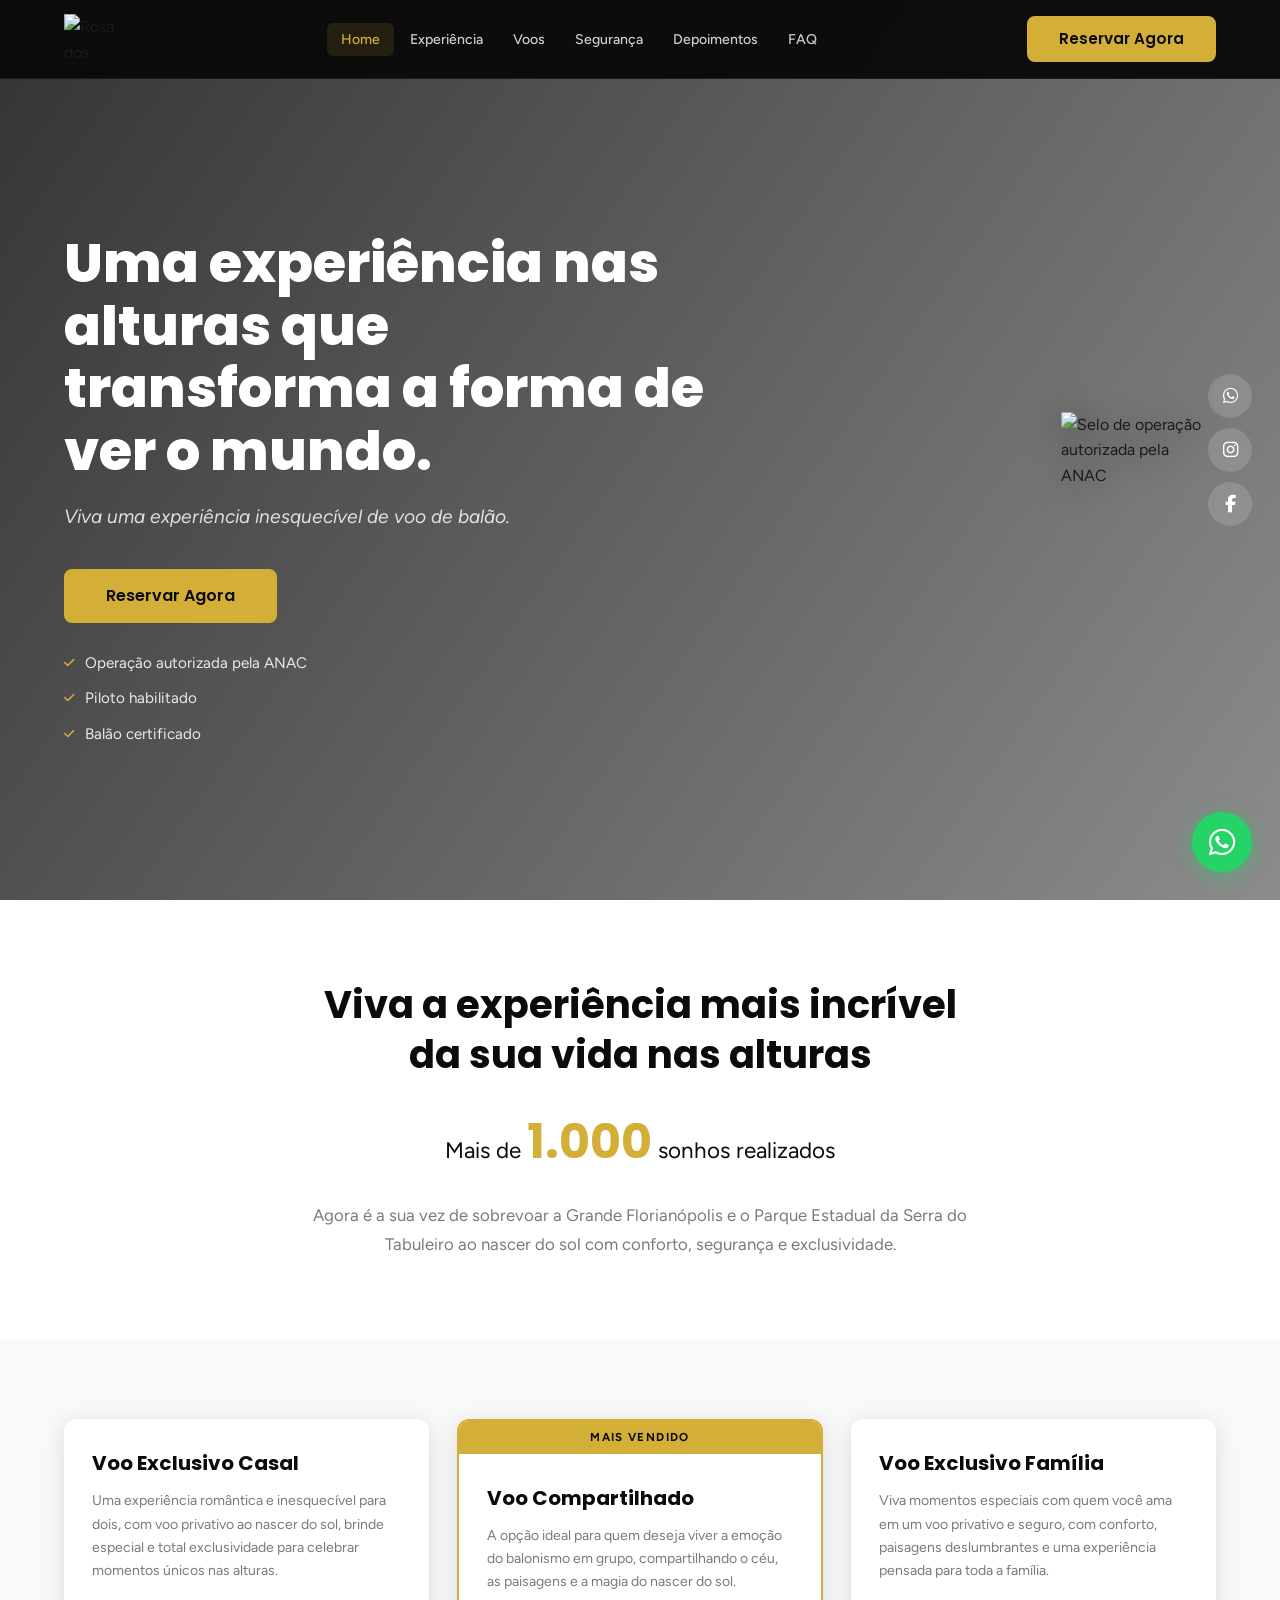
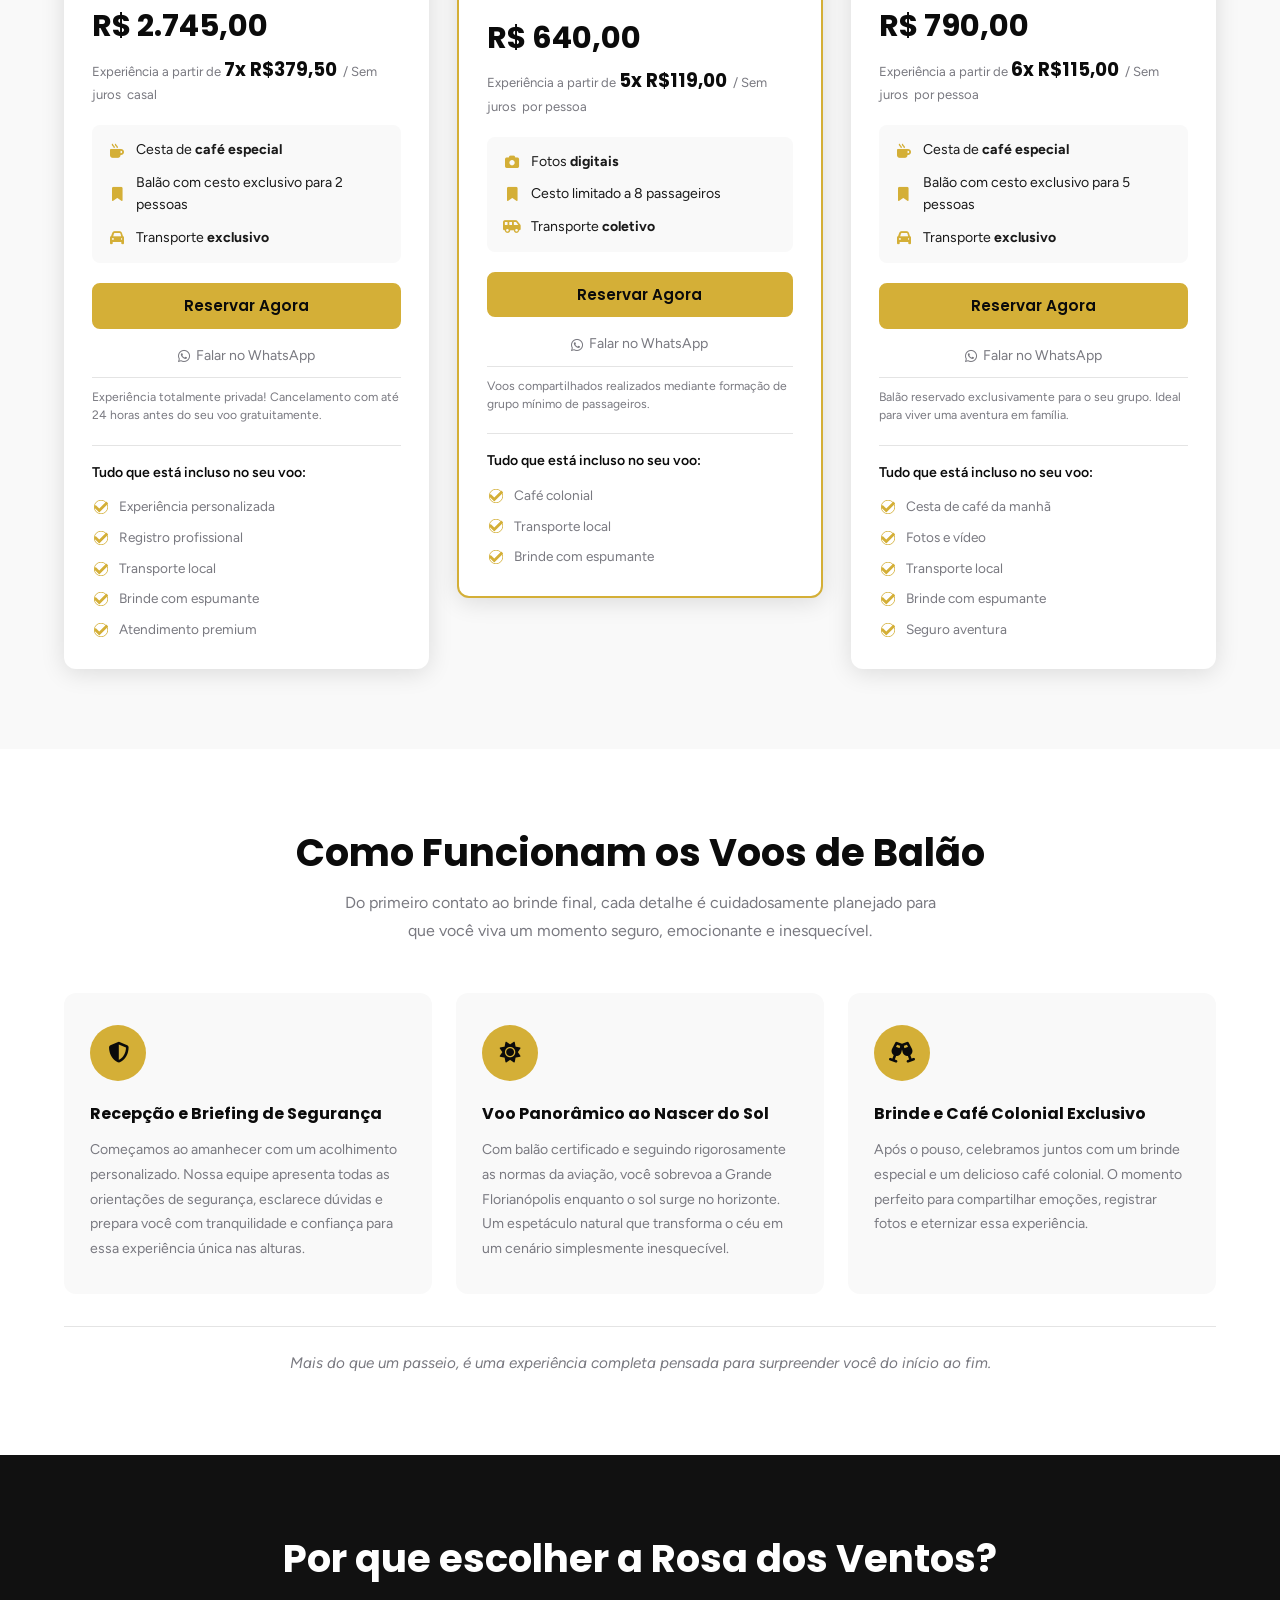
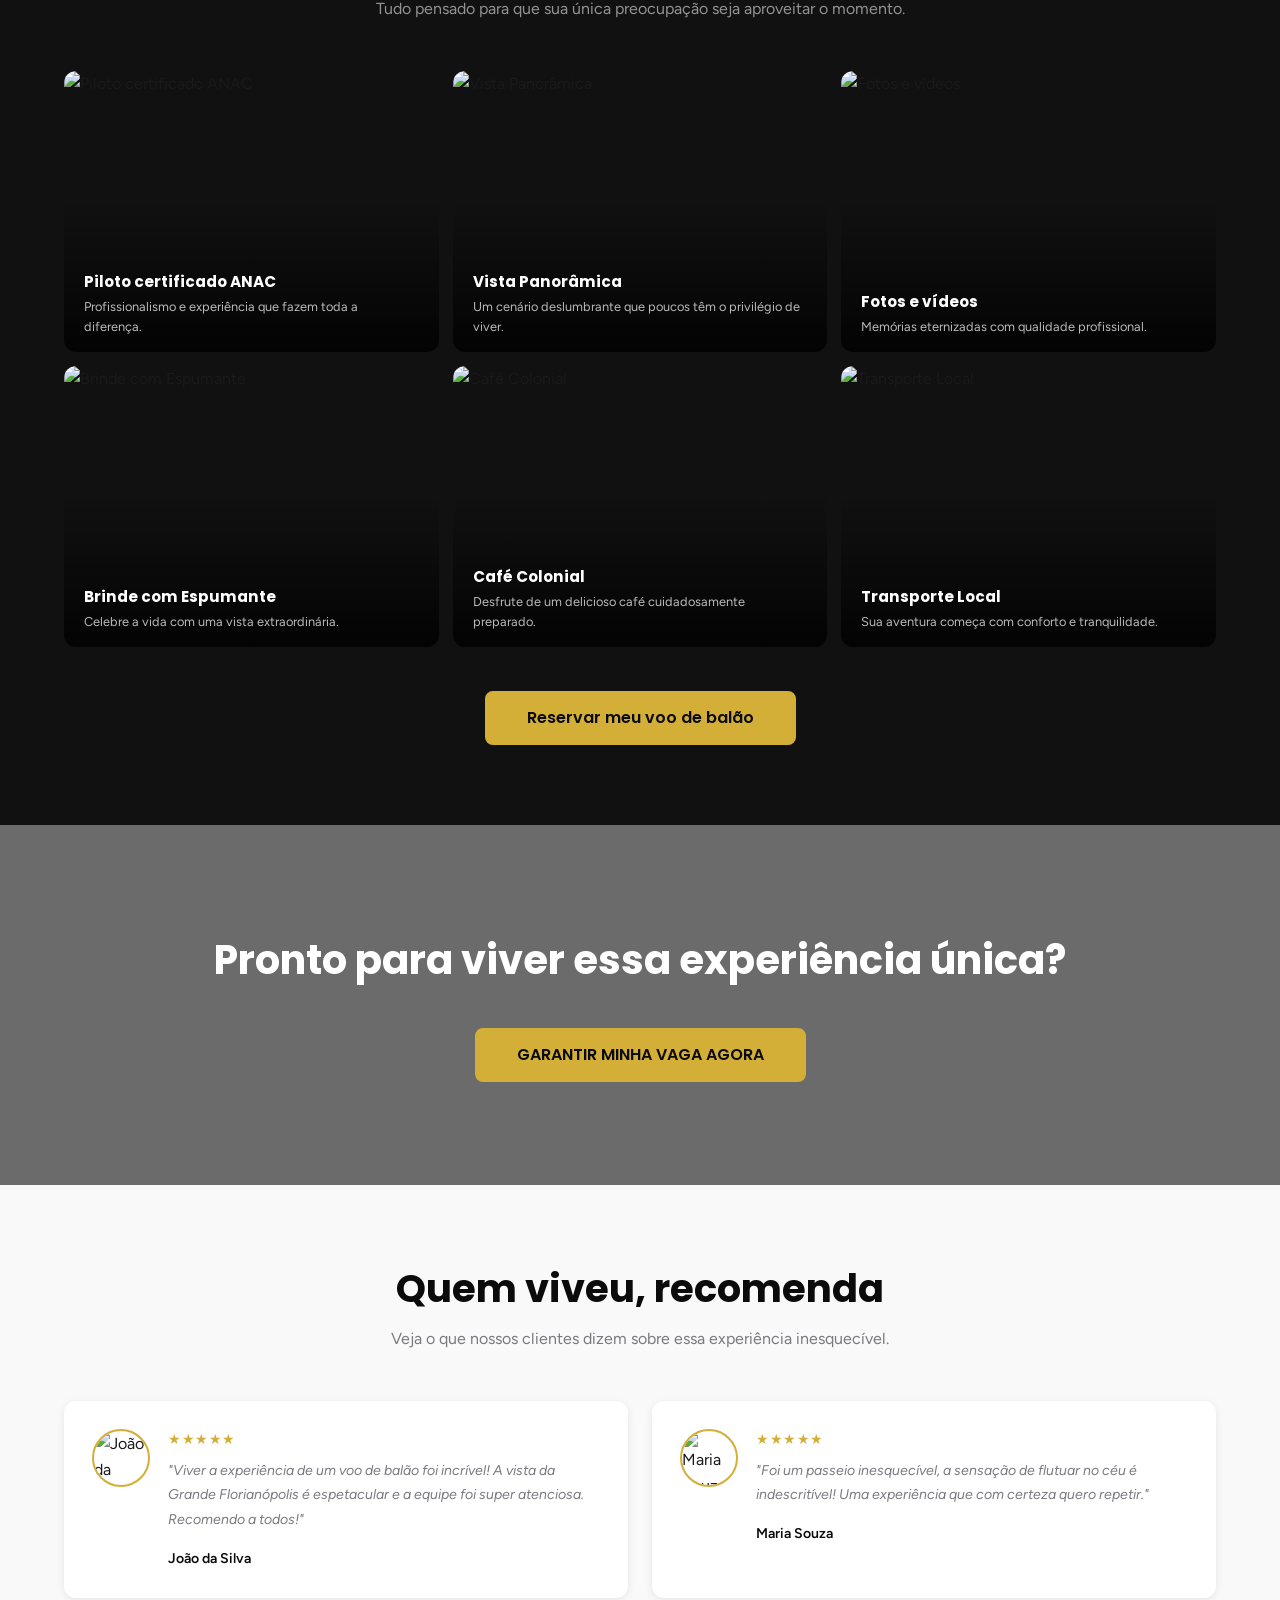
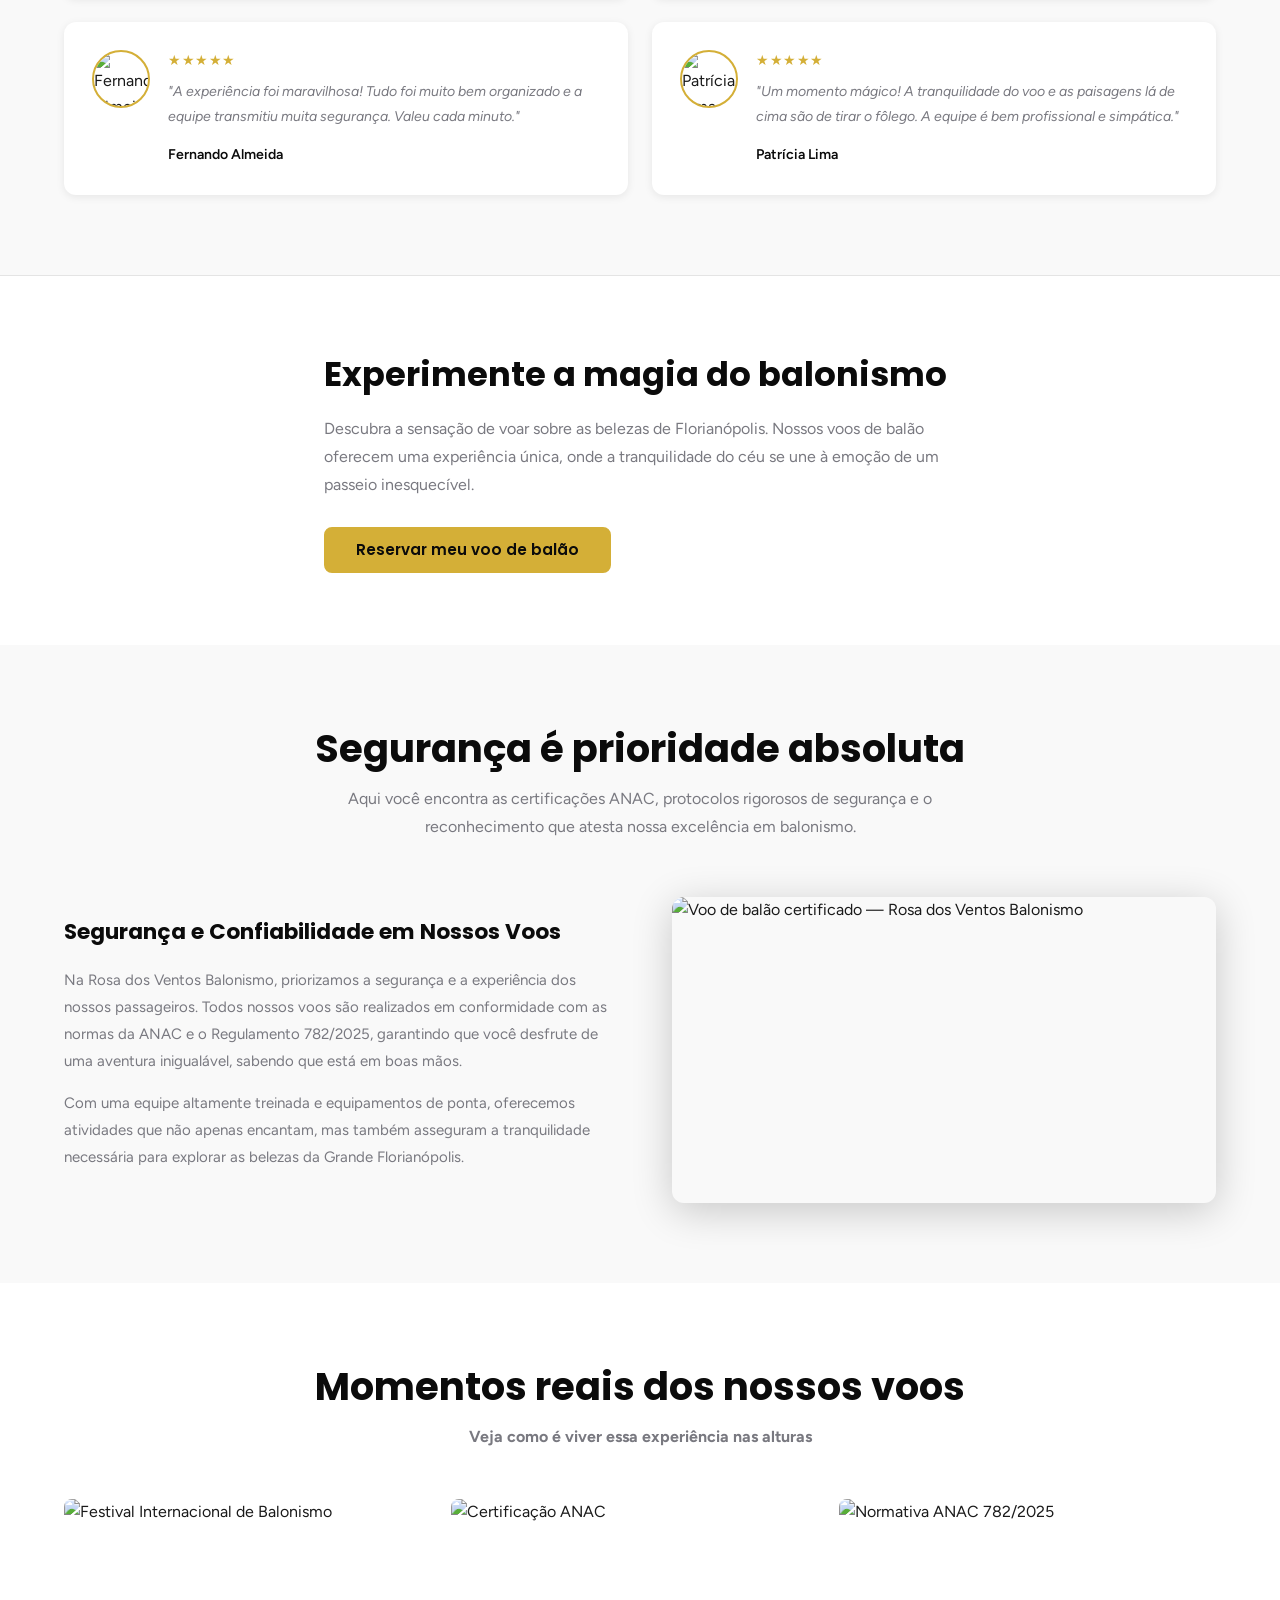
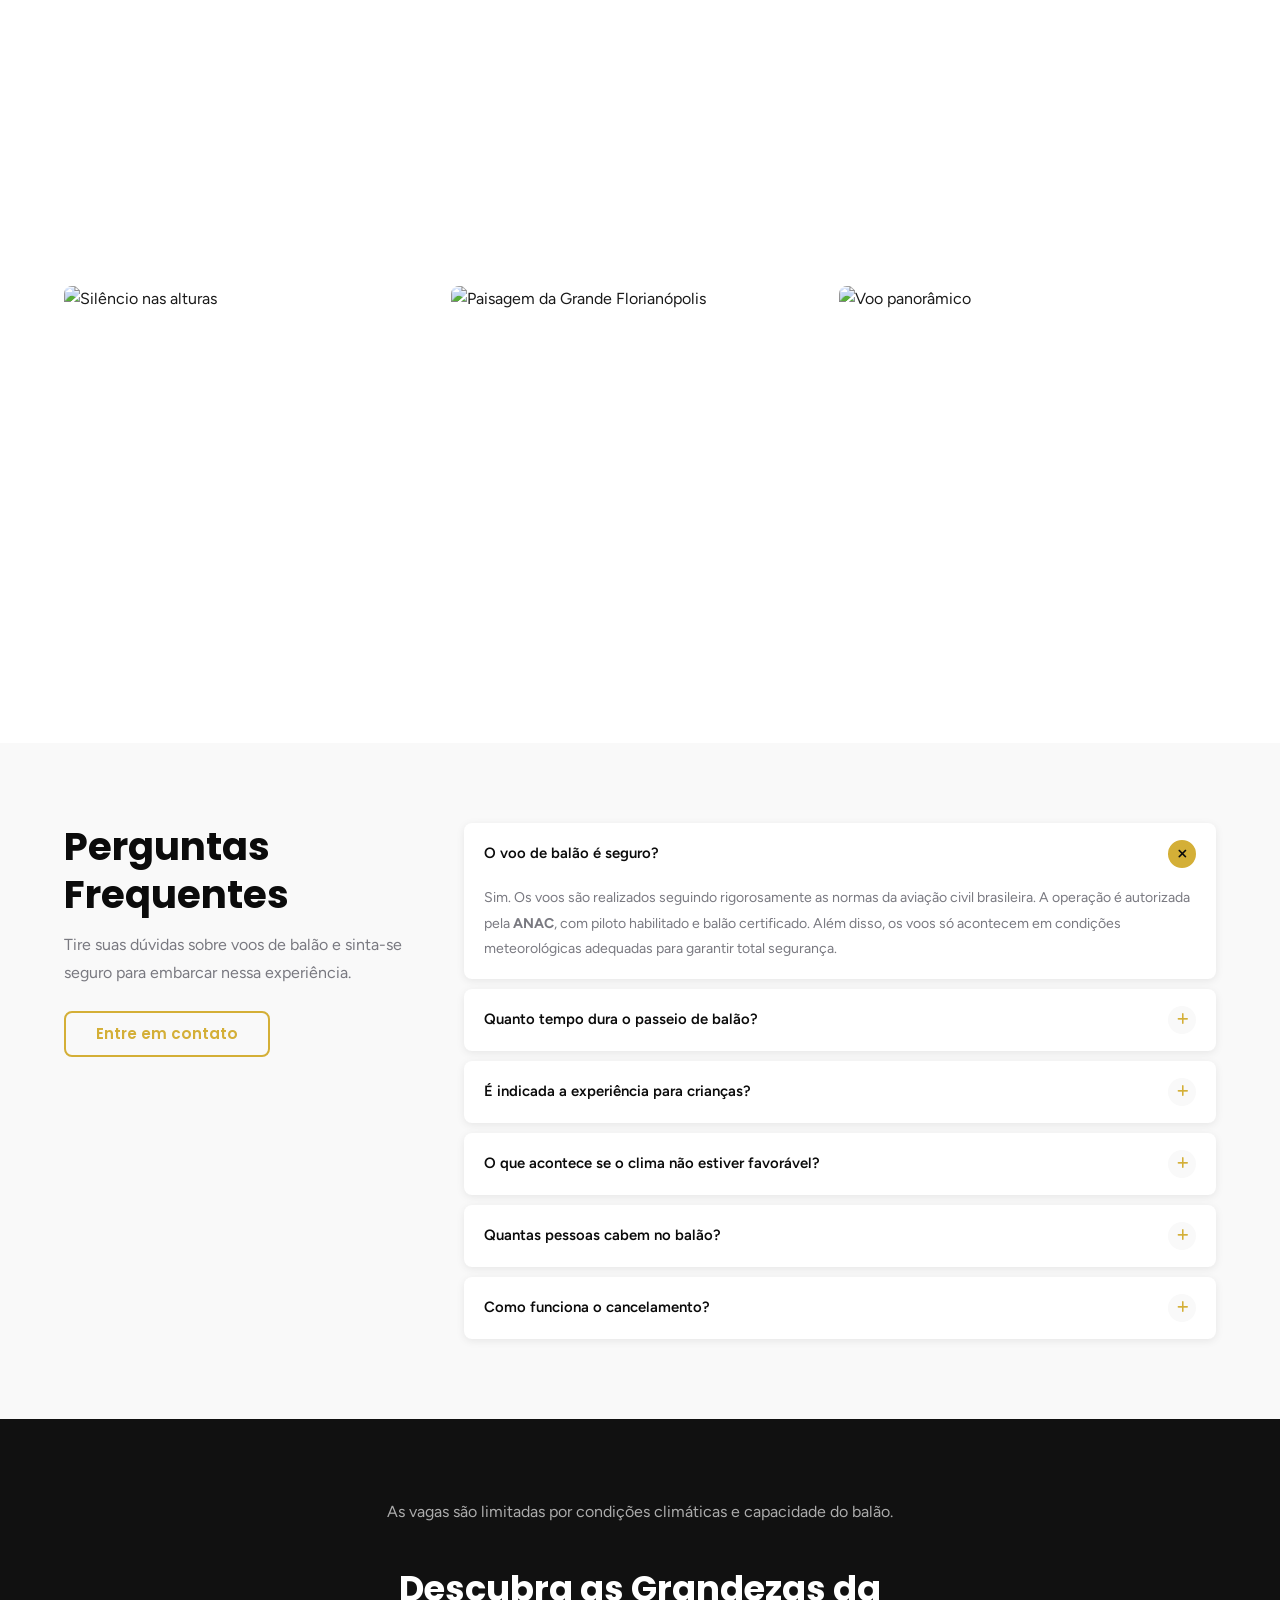
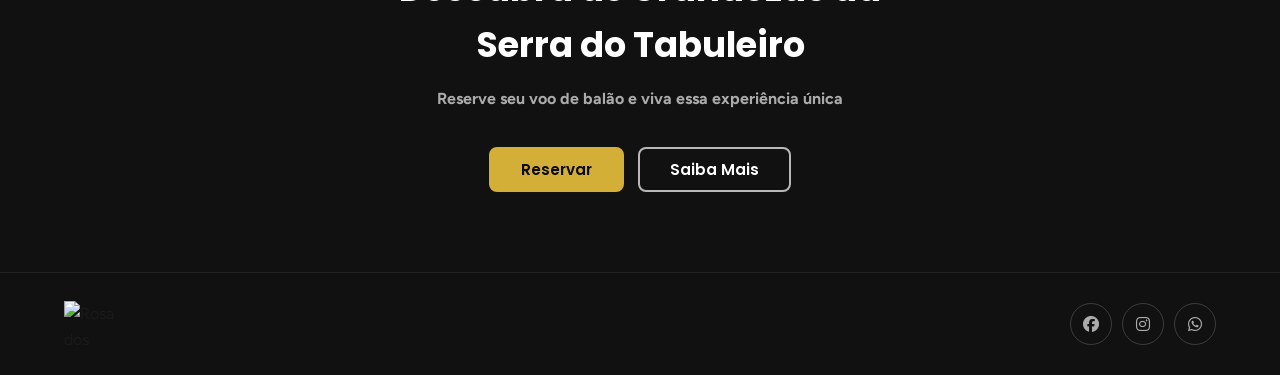
==== index.html @ 622db117 "Message for all changes" ====
<!DOCTYPE html>
<html lang="pt-BR">
<head>
  <meta charset="UTF-8">
  <meta name="viewport" content="width=device-width, initial-scale=1.0">

  <!-- SEO -->
  <title>Rosa dos Ventos Balonismo — Voos de Balão na Grande Florianópolis</title>
  <meta name="description" content="Uma experiência inesquecível de voo de balão ao nascer do sol sobre a Grande Florianópolis e o Parque Estadual da Serra do Tabuleiro. Operação autorizada pela ANAC. Reserve agora!">
  <link rel="canonical" href="https://rosadosventosbalonismo.com/">

  <!-- Open Graph -->
  <meta property="og:type"        content="website">
  <meta property="og:url"         content="https://rosadosventosbalonismo.com/">
  <meta property="og:title"       content="Rosa dos Ventos Balonismo — Voos de Balão na Grande Florianópolis">
  <meta property="og:description" content="Voe ao nascer do sol sobre a Grande Florianópolis. Operação certificada ANAC. Mais de 1.000 sonhos realizados.">
  <meta property="og:image"       content="https://rosadosventosbalonismo.com/wp-content/uploads/2026/03/selo-anac-balonismo.png">
  <meta name="twitter:card"       content="summary_large_image">

  <!-- Favicon -->
  <link rel="icon" href="https://rosadosventosbalonismo.com/wp-content/uploads/2026/03/rosadosventosbalonismo_branco-150x150.png" sizes="32x32">
  <link rel="apple-touch-icon" href="https://rosadosventosbalonismo.com/wp-content/uploads/2026/03/rosadosventosbalonismo_branco.png">

  <!-- Fonts -->
  <link rel="preconnect" href="https://fonts.googleapis.com">
  <link rel="preconnect" href="https://fonts.gstatic.com" crossorigin>
  <link href="https://fonts.googleapis.com/css2?family=Poppins:wght@300;400;500;600;700;800&family=Figtree:wght@300;400;500;600;700&display=swap" rel="stylesheet">

  <!-- Icons -->
  <link rel="stylesheet" href="https://cdnjs.cloudflare.com/ajax/libs/font-awesome/6.5.1/css/all.min.css" referrerpolicy="no-referrer">

  <!-- Styles -->
  <link rel="stylesheet" href="assets/css/styles.css">

  <!-- Google Tag Manager -->
  <script>(function(w,d,s,l,i){w[l]=w[l]||[];w[l].push({'gtm.start':
  new Date().getTime(),event:'gtm.js'});var f=d.getElementsByTagName(s)[0],
  j=d.createElement(s),dl=l!='dataLayer'?'&l='+l:'';j.async=true;j.src=
  'https://www.googletagmanager.com/gtm.js?id='+i+dl;f.parentNode.insertBefore(j,f);
  })(window,document,'script','dataLayer','GTM-WWC5HSD8');</script>
</head>
<body>

<!-- Google Tag Manager (noscript) -->
<noscript><iframe src="https://www.googletagmanager.com/ns.html?id=GTM-WWC5HSD8"
  height="0" width="0" style="display:none;visibility:hidden"></iframe></noscript>

<!-- ============================================================
     HEADER
     ============================================================ -->
<header class="site-header" id="site-header">
  <nav aria-label="Menu principal">
    <div class="container nav__inner">

      <a href="#hero" class="nav__logo" aria-label="Rosa dos Ventos Balonismo — Início">
        <img src="https://rosadosventosbalonismo.com/wp-content/uploads/2026/03/rosadosventosbalonismo_branco.png"
             alt="Rosa dos Ventos Balonismo" width="140" height="105">
      </a>

      <button class="nav__toggle" id="nav-toggle" aria-label="Abrir menu" aria-expanded="false">
        <i class="fas fa-bars"></i>
      </button>

      <ul class="nav__links" id="nav-links" role="list">
        <li><a href="#hero"        class="nav__link">Home</a></li>
        <li><a href="#experiencia" class="nav__link">Experiência</a></li>
        <li><a href="#voos"        class="nav__link">Voos</a></li>
        <li><a href="#seguranca"   class="nav__link">Segurança</a></li>
        <li><a href="#depoimentos" class="nav__link">Depoimentos</a></li>
        <li><a href="#faq"         class="nav__link">FAQ</a></li>
      </ul>

      <a href="https://wa.me/5551997341719?text=Ol%C3%A1!%20Gostaria%20de%20fazer%20uma%20reserva%20para%20o%20vo%C3%B4%20de%20bal%C3%A3o.%20Pode%20me%20informar%20as%20datas%20dispon%C3%ADveis%3F"
         class="btn btn--gold nav__cta" target="_blank" rel="noopener">
        Reservar Agora
      </a>

    </div>
  </nav>
</header>

<main>

  <!-- ============================================================
       HERO
       ============================================================ -->
  <section class="hero" id="hero" aria-label="Voos de Balão — Rosa dos Ventos Balonismo">

    <div class="hero__slideshow" id="hero-slideshow" aria-hidden="true"></div>
    <div class="hero__overlay"   aria-hidden="true"></div>

    <div class="container hero__content">
      <div class="hero__text">
        <h1 class="hero__title">
          Uma experiência nas alturas que transforma a forma de ver o mundo.
        </h1>
        <p class="hero__subtitle">
          <em>Viva uma experiência inesquecível de voo de balão.</em>
        </p>
        <a href="https://wa.me/5551997341719?text=Ol%C3%A1!%20Gostaria%20de%20fazer%20uma%20reserva%20para%20o%20vo%C3%B4%20de%20bal%C3%A3o%20com%20a%20Rosa%20dos%20Ventos%20Balonismo.%20Pode%20me%20informar%20as%20datas%20dispon%C3%ADveis%3F"
           class="btn btn--gold btn--lg" target="_blank" rel="noopener">
          Reservar Agora
        </a>
        <ul class="hero__checklist" aria-label="Credenciais">
          <li><i class="fas fa-check" aria-hidden="true"></i> Operação autorizada pela ANAC</li>
          <li><i class="fas fa-check" aria-hidden="true"></i> Piloto habilitado</li>
          <li><i class="fas fa-check" aria-hidden="true"></i> Balão certificado</li>
        </ul>
      </div>

      <div class="hero__seal">
        <img src="https://rosadosventosbalonismo.com/wp-content/uploads/2026/03/selo-anac-balonismo.png"
             alt="Selo de operação autorizada pela ANAC" width="155" height="155">
      </div>
    </div>

    <div class="hero__social" aria-label="Redes sociais">
      <a href="https://wa.me/5551997341719" target="_blank" rel="noopener" aria-label="WhatsApp">
        <i class="fab fa-whatsapp"></i>
      </a>
      <a href="https://www.instagram.com/rosadosventosbalonismo/" target="_blank" rel="noopener" aria-label="Instagram">
        <i class="fab fa-instagram"></i>
      </a>
      <a href="https://www.facebook.com/p/Rosa-dos-ventos-balonismo-100077728352836/" target="_blank" rel="noopener" aria-label="Facebook">
        <i class="fab fa-facebook-f"></i>
      </a>
    </div>

  </section>

  <!-- ============================================================
       STATS / SOBRE
       ============================================================ -->
  <section class="stats" id="sobre" aria-labelledby="stats-heading">
    <div class="container">
      <h2 class="stats__heading" id="stats-heading">
        Viva a experiência mais incrível<br>da sua vida nas alturas
      </h2>
      <p class="stats__count">
        Mais de <span class="stats__number">1.000</span> sonhos realizados
      </p>
      <p class="stats__description">
        Agora é a sua vez de sobrevoar a Grande Florianópolis e o Parque Estadual da Serra do
        Tabuleiro ao nascer do sol com conforto, segurança e exclusividade.
      </p>
    </div>
  </section>

  <!-- ============================================================
       PACKAGES / VOOS
       ============================================================ -->
  <section class="packages" id="voos" aria-labelledby="voos-heading">
    <div class="container">
      <h2 class="section-title" id="voos-heading" style="margin-bottom:48px">Escolha seu Voo de Balão</h2>
      <div class="packages__grid" id="packages-grid">
        <!-- rendered by main.js -->
      </div>
    </div>
  </section>

  <!-- ============================================================
       HOW IT WORKS
       ============================================================ -->
  <section class="steps" id="como-funciona" aria-labelledby="steps-heading">
    <div class="container">
      <h2 class="section-title" id="steps-heading">Como Funcionam os Voos de Balão</h2>
      <p class="section-subtitle">
        Do primeiro contato ao brinde final, cada detalhe é cuidadosamente planejado
        para que você viva um momento seguro, emocionante e inesquecível.
      </p>
      <div class="steps__grid" id="steps-grid">
        <!-- rendered by main.js -->
      </div>
      <p class="steps__conclusion">
        Mais do que um passeio, é uma experiência completa pensada para surpreender você do início ao fim.
      </p>
    </div>
  </section>

  <!-- ============================================================
       EXPERIENCE GALLERY — POR QUE ESCOLHER
       ============================================================ -->
  <section class="experience" id="experiencia" aria-labelledby="exp-heading">
    <div class="container">
      <h2 class="section-title" id="exp-heading">Por que escolher a Rosa dos Ventos?</h2>
      <p class="section-subtitle">
        Tudo pensado para que sua única preocupação seja aproveitar o momento.
      </p>
      <div class="experience__grid" id="experience-grid">
        <!-- rendered by main.js -->
      </div>
      <div class="experience__cta">
        <a href="https://wa.me/5551997341719?text=Ol%C3%A1!%20Gostaria%20de%20fazer%20uma%20reserva%20para%20o%20vo%C3%B4%20de%20bal%C3%A3o%20com%20a%20Rosa%20dos%20Ventos%20Balonismo.%20Pode%20me%20informar%20as%20datas%20dispon%C3%ADveis%3F"
           class="btn btn--gold btn--lg" target="_blank" rel="noopener">
          Reservar meu voo de balão
        </a>
      </div>
    </div>
  </section>

  <!-- ============================================================
       CTA BANNER
       ============================================================ -->
  <section class="cta-banner" aria-label="Chamada para ação">
    <div class="cta-banner__bg" id="cta-banner-bg" aria-hidden="true"></div>
    <div class="cta-banner__overlay" aria-hidden="true"></div>
    <div class="cta-banner__content">
      <h2>Pronto para viver essa experiência única?</h2>
      <a href="https://wa.me/5551997341719?text=Ol%C3%A1!%20Gostaria%20de%20fazer%20uma%20reserva%20para%20o%20vo%C3%B4%20de%20bal%C3%A3o%20com%20a%20Rosa%20dos%20Ventos%20Balonismo.%20Pode%20me%20informar%20as%20datas%20dispon%C3%ADveis%3F"
         class="btn btn--gold btn--lg" target="_blank" rel="noopener">
        GARANTIR MINHA VAGA AGORA
      </a>
    </div>
  </section>

  <!-- ============================================================
       TESTIMONIALS
       ============================================================ -->
  <section class="testimonials" id="depoimentos" aria-labelledby="depoimentos-heading">
    <div class="container">
      <h2 class="section-title" id="depoimentos-heading">Quem viveu, recomenda</h2>
      <p class="section-subtitle">
        Veja o que nossos clientes dizem sobre essa experiência inesquecível.
      </p>
      <div class="testimonials__grid" id="testimonials-grid">
        <!-- rendered by main.js -->
      </div>
    </div>
  </section>

  <!-- ============================================================
       BALLOON MAGIC
       ============================================================ -->
  <section class="balloon-magic" aria-labelledby="magic-heading">
    <div class="container balloon-magic__inner">
      <h2 id="magic-heading">Experimente a magia do balonismo</h2>
      <p>
        Descubra a sensação de voar sobre as belezas de Florianópolis. Nossos voos de balão
        oferecem uma experiência única, onde a tranquilidade do céu se une à emoção de um
        passeio inesquecível.
      </p>
      <a href="https://wa.me/5551997341719?text=Ol%C3%A1!%20Gostaria%20de%20fazer%20uma%20reserva%20para%20o%20vo%C3%B4%20de%20bal%C3%A3o%20com%20a%20Rosa%20dos%20Ventos%20Balonismo.%20Pode%20me%20informar%20as%20datas%20dispon%C3%ADveis%3F"
         class="btn btn--gold" target="_blank" rel="noopener">
        Reservar meu voo de balão
      </a>
    </div>
  </section>

  <!-- ============================================================
       SAFETY / SEGURANÇA
       ============================================================ -->
  <section class="safety" id="seguranca" aria-labelledby="safety-heading">
    <div class="container safety__header">
      <h2 class="section-title" id="safety-heading">Segurança é prioridade absoluta</h2>
      <p class="section-subtitle" style="margin-bottom:0">
        Aqui você encontra as certificações ANAC, protocolos rigorosos de segurança
        e o reconhecimento que atesta nossa excelência em balonismo.
      </p>
    </div>

    <div class="container safety__body" style="margin-top:56px">
      <div class="safety__text fade-in">
        <h3>Segurança e Confiabilidade em Nossos Voos</h3>
        <p>
          Na Rosa dos Ventos Balonismo, priorizamos a segurança e a experiência dos nossos
          passageiros. Todos nossos voos são realizados em conformidade com as normas da ANAC
          e o Regulamento 782/2025, garantindo que você desfrute de uma aventura inigualável,
          sabendo que está em boas mãos.
        </p>
        <p>
          Com uma equipe altamente treinada e equipamentos de ponta, oferecemos atividades que
          não apenas encantam, mas também asseguram a tranquilidade necessária para explorar
          as belezas da Grande Florianópolis.
        </p>
      </div>
      <div class="safety__image fade-in">
        <img src="https://rosadosventosbalonismo.com/wp-content/uploads/2026/02/IMG_9239-scaled.jpg"
             alt="Voo de balão certificado — Rosa dos Ventos Balonismo" loading="lazy">
      </div>
    </div>
  </section>

  <!-- ============================================================
       INSTAGRAM
       ============================================================ -->
  <section class="instagram" id="instagram" aria-labelledby="ig-heading">
    <div class="container">
      <h2 class="section-title" id="ig-heading">Momentos reais dos nossos voos</h2>
      <p class="section-subtitle"><strong>Veja como é viver essa experiência nas alturas</strong></p>
      <div class="instagram__grid" id="instagram-grid">
        <!-- rendered by main.js -->
      </div>
    </div>
  </section>

  <!-- ============================================================
       FAQ
       ============================================================ -->
  <section class="faq" id="faq" aria-labelledby="faq-heading">
    <div class="container faq__inner">

      <div class="faq__header">
        <h2 class="section-title" id="faq-heading">Perguntas Frequentes</h2>
        <p class="section-subtitle">
          Tire suas dúvidas sobre voos de balão e sinta-se seguro para embarcar nessa experiência.
        </p>
        <a href="https://wa.me/5551997341719?text=Ol%C3%A1!%20Tenho%20algumas%20d%C3%BAvidas%20sobre%20o%20vo%C3%B4%20de%20bal%C3%A3o%20da%20Rosa%20dos%20Ventos.%20Pode%20me%20ajudar%3F"
           class="btn btn--outline" target="_blank" rel="noopener">
          Entre em contato
        </a>
      </div>

      <div class="faq__list" id="faq-list" aria-label="Perguntas frequentes">
        <!-- rendered by main.js -->
      </div>

    </div>
  </section>

  <!-- ============================================================
       FINAL CTA
       ============================================================ -->
  <section class="cta-final" aria-labelledby="cta-final-heading">
    <div class="container cta-final__inner">
      <p class="cta-final__note">As vagas são limitadas por condições climáticas e capacidade do balão.</p>
      <h2 id="cta-final-heading">Descubra as Grandezas da Serra do Tabuleiro</h2>
      <p><strong>Reserve seu voo de balão e viva essa experiência única</strong></p>
      <div class="cta-final__btns">
        <a href="https://wa.me/5551997341719?text=Ol%C3%A1!%20Gostaria%20de%20fazer%20uma%20reserva%20para%20o%20vo%C3%B4%20de%20bal%C3%A3o%20com%20a%20Rosa%20dos%20Ventos%20Balonismo.%20Pode%20me%20informar%20as%20datas%20dispon%C3%ADveis%3F"
           class="btn btn--gold" target="_blank" rel="noopener">
          Reservar
        </a>
        <a href="https://wa.me/5551997341719?text=Ol%C3%A1!%20Tenho%20algumas%20d%C3%BAvidas%20sobre%20o%20vo%C3%B4%20de%20bal%C3%A3o%20da%20Rosa%20dos%20Ventos.%20Pode%20me%20ajudar%3F"
           class="btn btn--outline-white" target="_blank" rel="noopener">
          Saiba Mais
        </a>
      </div>
    </div>
  </section>

</main>

<!-- ============================================================
     FOOTER
     ============================================================ -->
<footer class="site-footer" aria-label="Rodapé">
  <div class="container site-footer__inner">

    <a href="#hero" class="site-footer__logo" aria-label="Voltar ao topo">
      <img src="https://rosadosventosbalonismo.com/wp-content/uploads/2026/03/rosadosventosbalonismo_branco.png"
           alt="Rosa dos Ventos Balonismo" width="120" height="90">
    </a>

    <div class="site-footer__social" aria-label="Redes sociais">
      <a href="https://www.facebook.com/p/Rosa-dos-ventos-balonismo-100077728352836/"
         class="social-icon" target="_blank" rel="noopener" aria-label="Facebook">
        <i class="fab fa-facebook"></i>
      </a>
      <a href="https://www.instagram.com/rosadosventosbalonismo/"
         class="social-icon" target="_blank" rel="noopener" aria-label="Instagram">
        <i class="fab fa-instagram"></i>
      </a>
      <a href="https://wa.me/5551997341719"
         class="social-icon" target="_blank" rel="noopener" aria-label="WhatsApp">
        <i class="fab fa-whatsapp"></i>
      </a>
    </div>

  </div>
</footer>

<!-- WhatsApp Float Button -->
<a href="https://wa.me/5551997341719?text=Ol%C3%A1!%20Gostaria%20de%20fazer%20uma%20reserva%20para%20o%20vo%C3%B4%20de%20bal%C3%A3o.%20Pode%20me%20informar%20as%20datas%20dispon%C3%ADveis%3F"
   class="wa-float" target="_blank" rel="noopener" aria-label="Falar no WhatsApp">
  <i class="fab fa-whatsapp"></i>
</a>

<!-- Scripts -->
<script src="assets/js/data.js"></script>
<script src="assets/js/main.js"></script>

</body>
</html>
---- assets/css/styles.css ----
/* ============================================================
   DESIGN SYSTEM — CSS CUSTOM PROPERTIES
   ============================================================ */
:root {
  --gold:        #D4AF37;
  --gold-dark:   #B8952B;
  --dark:        #0B0B0B;
  --dark-bg:     #111111;
  --text:        #1a1a1a;
  --text-muted:  #797980;
  --bg-white:    #ffffff;
  --bg-light:    #f9f9f9;
  --border:      #e4e4e4;
  --green-wa:    #25D366;

  --shadow-sm:   0 2px 8px rgba(0,0,0,.08);
  --shadow:      0 4px 24px rgba(0,0,0,.12);
  --shadow-lg:   0 8px 40px rgba(0,0,0,.20);

  --radius-sm:   8px;
  --radius:      12px;
  --radius-lg:   20px;

  --transition:  0.3s ease;
  --container:   1200px;

  --font-heading: 'Poppins', sans-serif;
  --font-body:    'Figtree', sans-serif;
}

/* ============================================================
   RESET & BASE
   ============================================================ */
*, *::before, *::after { box-sizing: border-box; margin: 0; padding: 0; }
html  { scroll-behavior: smooth; font-size: 16px; }
body  { font-family: var(--font-body); color: var(--text); background: var(--bg-white); line-height: 1.6; overflow-x: hidden; }
img   { max-width: 100%; display: block; }
a     { text-decoration: none; color: inherit; }
ul    { list-style: none; }
button { font-family: inherit; }

/* ============================================================
   UTILITIES
   ============================================================ */
.container {
  width: 100%;
  max-width: var(--container);
  margin: 0 auto;
  padding: 0 24px;
}

.section-title {
  font-family: var(--font-heading);
  font-size: clamp(1.6rem, 3vw, 2.4rem);
  font-weight: 700;
  color: var(--dark);
  text-align: center;
  line-height: 1.25;
  margin-bottom: 12px;
}

.section-subtitle {
  font-size: 1rem;
  color: var(--text-muted);
  text-align: center;
  max-width: 600px;
  margin: 0 auto 48px;
  line-height: 1.75;
}

/* ============================================================
   BUTTONS
   ============================================================ */
.btn {
  display: inline-flex;
  align-items: center;
  justify-content: center;
  gap: 8px;
  padding: 13px 30px;
  border-radius: var(--radius-sm);
  font-family: var(--font-heading);
  font-weight: 600;
  font-size: 0.95rem;
  cursor: pointer;
  transition: var(--transition);
  border: 2px solid transparent;
  white-space: nowrap;
  line-height: 1;
}

.btn--gold {
  background: var(--gold);
  color: var(--dark);
  border-color: var(--gold);
}
.btn--gold:hover {
  background: var(--gold-dark);
  border-color: var(--gold-dark);
  transform: translateY(-2px);
  box-shadow: 0 6px 20px rgba(212,175,55,.35);
}

.btn--outline {
  background: transparent;
  color: var(--gold);
  border-color: var(--gold);
}
.btn--outline:hover {
  background: var(--gold);
  color: var(--dark);
}

.btn--outline-white {
  background: transparent;
  color: #fff;
  border-color: rgba(255,255,255,.7);
}
.btn--outline-white:hover {
  background: #fff;
  color: var(--dark);
}

.btn--lg { padding: 17px 40px; font-size: 1rem; }

/* ============================================================
   HEADER / NAV
   ============================================================ */
.site-header {
  position: fixed;
  inset: 0 0 auto;
  z-index: 1000;
  background: rgba(10,10,10,.96);
  backdrop-filter: blur(12px);
  border-bottom: 1px solid rgba(255,255,255,.07);
  transition: var(--transition);
}

.nav__inner {
  display: flex;
  align-items: center;
  gap: 24px;
  padding-block: 14px;
}

.nav__logo img {
  height: 50px;
  width: auto;
  object-fit: contain;
}

.nav__links {
  display: flex;
  align-items: center;
  gap: 2px;
  flex: 1;
  justify-content: center;
}

.nav__link {
  color: rgba(255,255,255,.8);
  font-size: 0.88rem;
  font-weight: 500;
  padding: 8px 14px;
  border-radius: 6px;
  transition: var(--transition);
}
.nav__link:hover, .nav__link.active {
  color: var(--gold);
  background: rgba(212,175,55,.12);
}

.nav__toggle {
  display: none;
  background: none;
  border: none;
  color: #fff;
  font-size: 1.4rem;
  cursor: pointer;
  padding: 6px;
  margin-left: auto;
}

@media (max-width: 768px) {
  .nav__toggle { display: block; }

  .nav__links {
    position: fixed;
    top: 78px;
    inset-inline: 0;
    background: rgba(10,10,10,.98);
    flex-direction: column;
    align-items: stretch;
    padding: 12px 16px 20px;
    gap: 2px;
    transform: translateY(-110%);
    opacity: 0;
    transition: transform var(--transition), opacity var(--transition);
    pointer-events: none;
    border-bottom: 1px solid rgba(255,255,255,.08);
  }
  .nav__links.open {
    transform: translateY(0);
    opacity: 1;
    pointer-events: all;
  }
  .nav__link { padding: 13px 16px; border-radius: 8px; font-size: 0.95rem; }
  .nav__cta  { display: none; }
}

/* ============================================================
   HERO
   ============================================================ */
.hero {
  position: relative;
  min-height: 100svh;
  display: flex;
  align-items: center;
  overflow: hidden;
  padding-top: 78px;
}

.hero__slideshow {
  position: absolute;
  inset: 0;
  z-index: 0;
}

.hero__slide {
  position: absolute;
  inset: 0;
  background-size: cover;
  background-position: center;
  opacity: 0;
  transition: opacity 1.5s ease;
}
.hero__slide.active { opacity: 1; }

.hero__overlay {
  position: absolute;
  inset: 0;
  background: linear-gradient(125deg, rgba(0,0,0,.80) 0%, rgba(0,0,0,.45) 100%);
  z-index: 1;
}

.hero__content {
  position: relative;
  z-index: 2;
  display: flex;
  align-items: center;
  justify-content: space-between;
  gap: 48px;
  padding-block: 80px;
  width: 100%;
}

.hero__text { flex: 1; max-width: 640px; }

.hero__title {
  font-family: var(--font-heading);
  font-size: clamp(1.9rem, 4.5vw, 3.4rem);
  font-weight: 800;
  color: #fff;
  line-height: 1.15;
  margin-bottom: 20px;
}

.hero__subtitle {
  font-size: clamp(1rem, 2vw, 1.2rem);
  color: rgba(255,255,255,.82);
  margin-bottom: 36px;
}

.hero__checklist {
  margin-top: 28px;
  display: flex;
  flex-direction: column;
  gap: 11px;
}
.hero__checklist li {
  display: flex;
  align-items: center;
  gap: 10px;
  color: rgba(255,255,255,.88);
  font-size: 0.95rem;
}
.hero__checklist .fa-check {
  color: var(--gold);
  font-size: 0.75rem;
  flex-shrink: 0;
}

.hero__seal {
  flex-shrink: 0;
  filter: drop-shadow(0 4px 16px rgba(0,0,0,.5));
}
.hero__seal img { width: 155px; }

.hero__social {
  position: absolute;
  right: 28px;
  top: 50%;
  transform: translateY(-50%);
  z-index: 3;
  display: flex;
  flex-direction: column;
  gap: 10px;
}
.hero__social a {
  width: 44px;
  height: 44px;
  border-radius: 50%;
  background: rgba(255,255,255,.15);
  backdrop-filter: blur(6px);
  display: flex;
  align-items: center;
  justify-content: center;
  color: #fff;
  font-size: 1.1rem;
  transition: var(--transition);
}
.hero__social a:hover {
  background: var(--gold);
  color: var(--dark);
  transform: scale(1.1);
}

@media (max-width: 768px) {
  .hero__content   { flex-direction: column; text-align: center; padding-block: 60px; }
  .hero__text      { max-width: 100%; }
  .hero__checklist { align-items: center; }
  .hero__seal      { order: -1; }
  .hero__seal img  { width: 110px; }
  .hero__social    { display: none; }
}

/* ============================================================
   STATS
   ============================================================ */
.stats {
  padding: 80px 0;
  background: var(--bg-white);
  text-align: center;
}

.stats__heading {
  font-family: var(--font-heading);
  font-size: clamp(1.6rem, 3vw, 2.4rem);
  font-weight: 700;
  color: var(--dark);
  line-height: 1.3;
  margin-bottom: 24px;
}

.stats__count {
  font-size: clamp(1.1rem, 2vw, 1.4rem);
  color: var(--dark);
  margin-bottom: 20px;
}
.stats__number {
  font-family: var(--font-heading);
  font-size: clamp(2rem, 4vw, 3rem);
  font-weight: 700;
  color: var(--gold);
}

.stats__description {
  max-width: 700px;
  margin: 0 auto;
  font-size: 1.05rem;
  color: var(--text-muted);
  line-height: 1.75;
}

/* ============================================================
   PACKAGES
   ============================================================ */
.packages {
  padding: 80px 0;
  background: var(--bg-light);
}

.packages > .container > .section-title,
.packages > .container > .section-subtitle {
  display: none; /* title is implicit from context */
}

.packages__grid {
  display: grid;
  grid-template-columns: repeat(3, 1fr);
  gap: 28px;
  align-items: start;
}

.package-card {
  background: var(--bg-white);
  border-radius: var(--radius);
  box-shadow: var(--shadow);
  overflow: hidden;
  transition: transform var(--transition), box-shadow var(--transition);
  position: relative;
}
.package-card:hover {
  transform: translateY(-5px);
  box-shadow: var(--shadow-lg);
}
.package-card--featured {
  border: 2px solid var(--gold);
  transform: scale(1.02);
}
.package-card--featured:hover {
  transform: scale(1.02) translateY(-5px);
}

.package-card__badge {
  background: var(--gold);
  color: var(--dark);
  font-size: 0.72rem;
  font-weight: 700;
  letter-spacing: .12em;
  text-transform: uppercase;
  padding: 7px 0;
  text-align: center;
}

.package-card__body { padding: 28px; }

.package-card__name {
  font-family: var(--font-heading);
  font-size: 1.25rem;
  font-weight: 700;
  color: var(--dark);
  margin-bottom: 10px;
}

.package-card__description {
  font-size: 0.88rem;
  color: var(--text-muted);
  line-height: 1.65;
  margin-bottom: 20px;
}

.package-card__price-main {
  font-family: var(--font-heading);
  font-size: 1.9rem;
  font-weight: 700;
  color: var(--dark);
  margin-bottom: 4px;
}

.package-card__price-sub {
  font-size: 0.82rem;
  color: var(--text-muted);
  margin-bottom: 20px;
}
.package-card__price-sub strong {
  font-size: 1.15rem;
  font-weight: 700;
  color: var(--dark);
  font-family: var(--font-heading);
}

.package-card__highlights {
  background: var(--bg-light);
  border-radius: var(--radius-sm);
  padding: 14px 16px;
  margin-bottom: 20px;
  display: flex;
  flex-direction: column;
  gap: 10px;
}
.package-card__highlight {
  display: flex;
  align-items: center;
  gap: 10px;
  font-size: 0.88rem;
}
.package-card__highlight i {
  color: var(--gold);
  width: 18px;
  text-align: center;
  flex-shrink: 0;
}

.package-card__actions {
  display: flex;
  flex-direction: column;
  gap: 10px;
  margin-bottom: 10px;
}
.package-card__actions .btn { width: 100%; }

.package-card__wa-link {
  display: flex;
  align-items: center;
  justify-content: center;
  gap: 6px;
  font-size: 0.88rem;
  color: var(--text-muted);
  padding: 6px;
  transition: color var(--transition);
}
.package-card__wa-link:hover { color: var(--green-wa); }

.package-card__notice {
  font-size: 0.76rem;
  color: var(--text-muted);
  padding: 10px 0 16px;
  border-top: 1px solid var(--border);
  margin-top: 4px;
  line-height: 1.5;
}

.package-card__divider { height: 1px; background: var(--border); margin: 4px 0 16px; }

.package-card__included-label {
  font-size: 0.88rem;
  font-weight: 600;
  color: var(--dark);
  margin-bottom: 12px;
}

.package-card__included { display: flex; flex-direction: column; gap: 9px; }
.package-card__included li {
  display: flex;
  align-items: center;
  gap: 9px;
  font-size: 0.85rem;
  color: var(--text-muted);
}
.package-card__included li::before {
  content: '';
  width: 18px;
  height: 18px;
  flex-shrink: 0;
  border-radius: 50%;
  background: url("data:image/svg+xml,%3Csvg xmlns='http://www.w3.org/2000/svg' viewBox='0 0 512 512'%3E%3Ccircle cx='256' cy='256' r='248' fill='none' stroke='%23D4AF37' stroke-width='30'/%3E%3Cpath fill='%23D4AF37' d='M173.9 439.4l-166.4-166.4c-10-10-10-26.2 0-36.2l36.2-36.2c10-10 26.2-10 36.2 0L192 312.7 432.1 72.6c10-10 26.2-10 36.2 0l36.2 36.2c10 10 10 26.2 0 36.2l-294.4 294.4c-10 10-26.2 10-36.2 0z'/%3E%3C/svg%3E") center/14px no-repeat;
}

@media (max-width: 1024px) {
  .packages__grid {
    grid-template-columns: 1fr;
    max-width: 460px;
    margin-inline: auto;
  }
  .package-card--featured { transform: none; }
  .package-card--featured:hover { transform: translateY(-5px); }
}

/* ============================================================
   HOW IT WORKS
   ============================================================ */
.steps {
  padding: 80px 0;
  background: var(--bg-white);
}

.steps__grid {
  display: grid;
  grid-template-columns: repeat(3, 1fr);
  gap: 24px;
  margin-bottom: 32px;
}

.step-card {
  background: var(--bg-light);
  border-radius: var(--radius);
  padding: 32px 26px;
  transition: box-shadow var(--transition), transform var(--transition);
}
.step-card:hover {
  box-shadow: var(--shadow);
  transform: translateY(-4px);
}

.step-card__icon {
  width: 56px;
  height: 56px;
  background: var(--gold);
  border-radius: 50%;
  display: flex;
  align-items: center;
  justify-content: center;
  margin-bottom: 20px;
  color: var(--dark);
  font-size: 1.3rem;
}

.step-card__title {
  font-family: var(--font-heading);
  font-size: 1rem;
  font-weight: 700;
  color: var(--dark);
  margin-bottom: 12px;
}

.step-card__text {
  font-size: 0.88rem;
  color: var(--text-muted);
  line-height: 1.75;
}

.steps__conclusion {
  text-align: center;
  font-size: 0.95rem;
  color: var(--text-muted);
  font-style: italic;
  padding-top: 24px;
  border-top: 1px solid var(--border);
}

@media (max-width: 768px) {
  .steps__grid { grid-template-columns: 1fr; }
}

/* ============================================================
   EXPERIENCE GALLERY
   ============================================================ */
.experience {
  padding: 80px 0;
  background: var(--dark-bg);
}
.experience .section-title   { color: #fff; }
.experience .section-subtitle { color: rgba(255,255,255,.55); }

.experience__grid {
  display: grid;
  grid-template-columns: repeat(3, 1fr);
  gap: 14px;
  margin-bottom: 44px;
}

.exp-card {
  position: relative;
  border-radius: var(--radius);
  overflow: hidden;
  aspect-ratio: 4/3;
}

.exp-card__img {
  width: 100%;
  height: 100%;
  object-fit: cover;
  transition: transform .6s ease;
}
.exp-card:hover .exp-card__img { transform: scale(1.07); }

.exp-card__overlay {
  position: absolute;
  inset: 0;
  background: linear-gradient(to top, rgba(0,0,0,.82) 0%, transparent 55%);
}

.exp-card__content {
  position: absolute;
  bottom: 0;
  inset-inline: 0;
  padding: 18px 20px;
  transform: translateY(4px);
  transition: transform var(--transition);
}
.exp-card:hover .exp-card__content { transform: translateY(0); }

.exp-card__title {
  font-family: var(--font-heading);
  font-size: 0.95rem;
  font-weight: 700;
  color: #fff;
  margin-bottom: 3px;
}
.exp-card__desc { font-size: 0.8rem; color: rgba(255,255,255,.72); }

.experience__cta { text-align: center; }

@media (max-width: 900px)  { .experience__grid { grid-template-columns: repeat(2, 1fr); } }
@media (max-width: 480px)  { .experience__grid { grid-template-columns: 1fr; } }

/* ============================================================
   CTA BANNER
   ============================================================ */
.cta-banner {
  position: relative;
  min-height: 360px;
  display: flex;
  align-items: center;
  overflow: hidden;
}

.cta-banner__bg {
  position: absolute;
  inset: 0;
}
.cta-banner__bg .hero__slide { z-index: 0; }

.cta-banner__overlay {
  position: absolute;
  inset: 0;
  background: rgba(0,0,0,.58);
  z-index: 1;
}

.cta-banner__content {
  position: relative;
  z-index: 2;
  text-align: center;
  width: 100%;
  padding-block: 80px;
}
.cta-banner__content h2 {
  font-family: var(--font-heading);
  font-size: clamp(1.6rem, 3.5vw, 2.5rem);
  font-weight: 700;
  color: #fff;
  margin-bottom: 36px;
}

/* ============================================================
   TESTIMONIALS
   ============================================================ */
.testimonials {
  padding: 80px 0;
  background: var(--bg-light);
}

.testimonials__grid {
  display: grid;
  grid-template-columns: repeat(2, 1fr);
  gap: 24px;
}

.testimonial-card {
  background: var(--bg-white);
  border-radius: var(--radius);
  padding: 28px;
  box-shadow: var(--shadow-sm);
  display: flex;
  gap: 18px;
  align-items: flex-start;
  transition: box-shadow var(--transition);
}
.testimonial-card:hover { box-shadow: var(--shadow); }

.testimonial-card__img {
  width: 58px;
  height: 58px;
  border-radius: 50%;
  object-fit: cover;
  flex-shrink: 0;
  border: 2px solid var(--gold);
}

.testimonial-card__stars {
  color: var(--gold);
  font-size: 0.85rem;
  letter-spacing: .04em;
  margin-bottom: 8px;
}
.testimonial-card__text {
  font-size: 0.88rem;
  color: var(--text-muted);
  line-height: 1.75;
  font-style: italic;
  margin-bottom: 12px;
}
.testimonial-card__name {
  font-weight: 600;
  font-size: 0.88rem;
  color: var(--dark);
}

@media (max-width: 768px) {
  .testimonials__grid { grid-template-columns: 1fr; }
}

/* ============================================================
   BALLOON MAGIC (CTA strip)
   ============================================================ */
.balloon-magic {
  padding: 72px 0;
  background: var(--bg-white);
  border-top: 1px solid var(--border);
}
.balloon-magic__inner { max-width: 680px; }
.balloon-magic h2 {
  font-family: var(--font-heading);
  font-size: clamp(1.5rem, 3vw, 2.1rem);
  font-weight: 700;
  color: var(--dark);
  margin-bottom: 14px;
}
.balloon-magic p {
  font-size: 1rem;
  color: var(--text-muted);
  line-height: 1.75;
  margin-bottom: 28px;
}

/* ============================================================
   SAFETY
   ============================================================ */
.safety { padding: 80px 0; background: var(--bg-light); }

.safety__header {
  text-align: center;
  margin-bottom: 56px;
}

.safety__body {
  display: grid;
  grid-template-columns: 1fr 1fr;
  gap: 64px;
  align-items: center;
}

.safety__text h3 {
  font-family: var(--font-heading);
  font-size: 1.35rem;
  font-weight: 700;
  color: var(--dark);
  margin-bottom: 18px;
}
.safety__text p {
  font-size: 0.94rem;
  color: var(--text-muted);
  line-height: 1.8;
  margin-bottom: 14px;
}

.safety__image img {
  border-radius: var(--radius);
  box-shadow: var(--shadow-lg);
  width: 100%;
  aspect-ratio: 16/9;
  object-fit: cover;
}

@media (max-width: 768px) {
  .safety__body { grid-template-columns: 1fr; gap: 32px; }
}

/* ============================================================
   INSTAGRAM
   ============================================================ */
.instagram { padding: 80px 0; background: var(--bg-white); }

.instagram__grid {
  display: grid;
  grid-template-columns: repeat(3, 1fr);
  gap: 10px;
}

.instagram__item {
  aspect-ratio: 1;
  border-radius: var(--radius-sm);
  overflow: hidden;
  position: relative;
  display: block;
}
.instagram__item img {
  width: 100%;
  height: 100%;
  object-fit: cover;
  transition: transform .5s ease;
}
.instagram__item:hover img { transform: scale(1.06); }

.instagram__item__overlay {
  position: absolute;
  inset: 0;
  background: rgba(0,0,0,.38);
  display: flex;
  align-items: center;
  justify-content: center;
  opacity: 0;
  transition: opacity var(--transition);
}
.instagram__item:hover .instagram__item__overlay { opacity: 1; }
.instagram__item__overlay i { color: #fff; font-size: 2.2rem; }

@media (max-width: 640px) {
  .instagram__grid { grid-template-columns: repeat(2, 1fr); }
}

/* ============================================================
   FAQ
   ============================================================ */
.faq { padding: 80px 0; background: var(--bg-light); }

.faq__inner {
  display: grid;
  grid-template-columns: 340px 1fr;
  gap: 60px;
  align-items: start;
}

.faq__header .section-title,
.faq__header .section-subtitle { text-align: left; margin-inline: 0; }
.faq__header .section-subtitle { margin-bottom: 24px; }

.faq__list { display: flex; flex-direction: column; gap: 10px; }

.faq-item {
  background: var(--bg-white);
  border-radius: var(--radius-sm);
  overflow: hidden;
  box-shadow: var(--shadow-sm);
}

.faq-item__q {
  display: flex;
  align-items: center;
  justify-content: space-between;
  padding: 17px 20px;
  cursor: pointer;
  font-weight: 600;
  font-size: 0.93rem;
  color: var(--dark);
  gap: 12px;
  user-select: none;
  transition: background var(--transition);
}
.faq-item__q:hover { background: var(--bg-light); }

.faq-item__icon {
  flex-shrink: 0;
  width: 28px;
  height: 28px;
  border-radius: 50%;
  background: var(--bg-light);
  display: flex;
  align-items: center;
  justify-content: center;
  color: var(--gold);
  font-size: 0.8rem;
  transition: background var(--transition), transform var(--transition);
}
.faq-item.open .faq-item__icon {
  background: var(--gold);
  color: var(--dark);
  transform: rotate(45deg);
}

.faq-item__body {
  max-height: 0;
  overflow: hidden;
  transition: max-height .4s ease;
}
.faq-item.open .faq-item__body { max-height: 500px; }

.faq-item__a {
  padding: 0 20px 18px;
  font-size: 0.88rem;
  color: var(--text-muted);
  line-height: 1.8;
}

@media (max-width: 900px) {
  .faq__inner { grid-template-columns: 1fr; gap: 32px; }
  .faq__header .section-title,
  .faq__header .section-subtitle { text-align: center; margin-inline: auto; }
}

/* ============================================================
   FINAL CTA
   ============================================================ */
.cta-final {
  padding: 80px 0;
  background: var(--dark-bg);
  text-align: center;
}
.cta-final__inner { max-width: 580px; margin-inline: auto; }

.cta-final__note {
  font-size: 0.85rem;
  color: rgba(255,255,255,.45);
  margin-bottom: 14px;
}
.cta-final h2 {
  font-family: var(--font-heading);
  font-size: clamp(1.5rem, 3vw, 2.2rem);
  font-weight: 700;
  color: #fff;
  margin-bottom: 12px;
}
.cta-final p {
  font-size: 1rem;
  color: rgba(255,255,255,.65);
  margin-bottom: 36px;
}
.cta-final__btns {
  display: flex;
  gap: 14px;
  justify-content: center;
  flex-wrap: wrap;
}

/* ============================================================
   FOOTER
   ============================================================ */
.site-footer {
  background: var(--dark-bg);
  border-top: 1px solid rgba(255,255,255,.07);
  padding: 28px 0;
}
.site-footer__inner {
  display: flex;
  align-items: center;
  justify-content: space-between;
  gap: 24px;
}
.site-footer__logo img { height: 46px; width: auto; }

.site-footer__social { display: flex; gap: 10px; }

.social-icon {
  width: 42px;
  height: 42px;
  border-radius: 50%;
  border: 1px solid rgba(255,255,255,.18);
  display: flex;
  align-items: center;
  justify-content: center;
  color: rgba(255,255,255,.65);
  font-size: 1rem;
  transition: var(--transition);
}
.social-icon:hover {
  background: var(--gold);
  border-color: var(--gold);
  color: var(--dark);
  transform: translateY(-2px);
}

@media (max-width: 480px) {
  .site-footer__inner { flex-direction: column; }
}

/* ============================================================
   WHATSAPP FLOAT
   ============================================================ */
.wa-float {
  position: fixed;
  bottom: 28px;
  right: 28px;
  z-index: 900;
  width: 60px;
  height: 60px;
  background: var(--green-wa);
  border-radius: 50%;
  display: flex;
  align-items: center;
  justify-content: center;
  color: #fff;
  font-size: 1.9rem;
  box-shadow: 0 4px 20px rgba(37,211,102,.5);
  transition: var(--transition);
  animation: wa-pulse 2.4s infinite;
}
.wa-float:hover {
  background: #1aa854;
  transform: scale(1.1);
  animation: none;
}

@keyframes wa-pulse {
  0%, 100% { box-shadow: 0 4px 20px rgba(37,211,102,.45); }
  50%       { box-shadow: 0 4px 32px rgba(37,211,102,.8); }
}

/* ============================================================
   SCROLL FADE-IN ANIMATION
   ============================================================ */
.fade-in {
  opacity: 0;
  transform: translateY(28px);
  transition: opacity .65s ease, transform .65s ease;
}
.fade-in.visible {
  opacity: 1;
  transform: translateY(0);
}
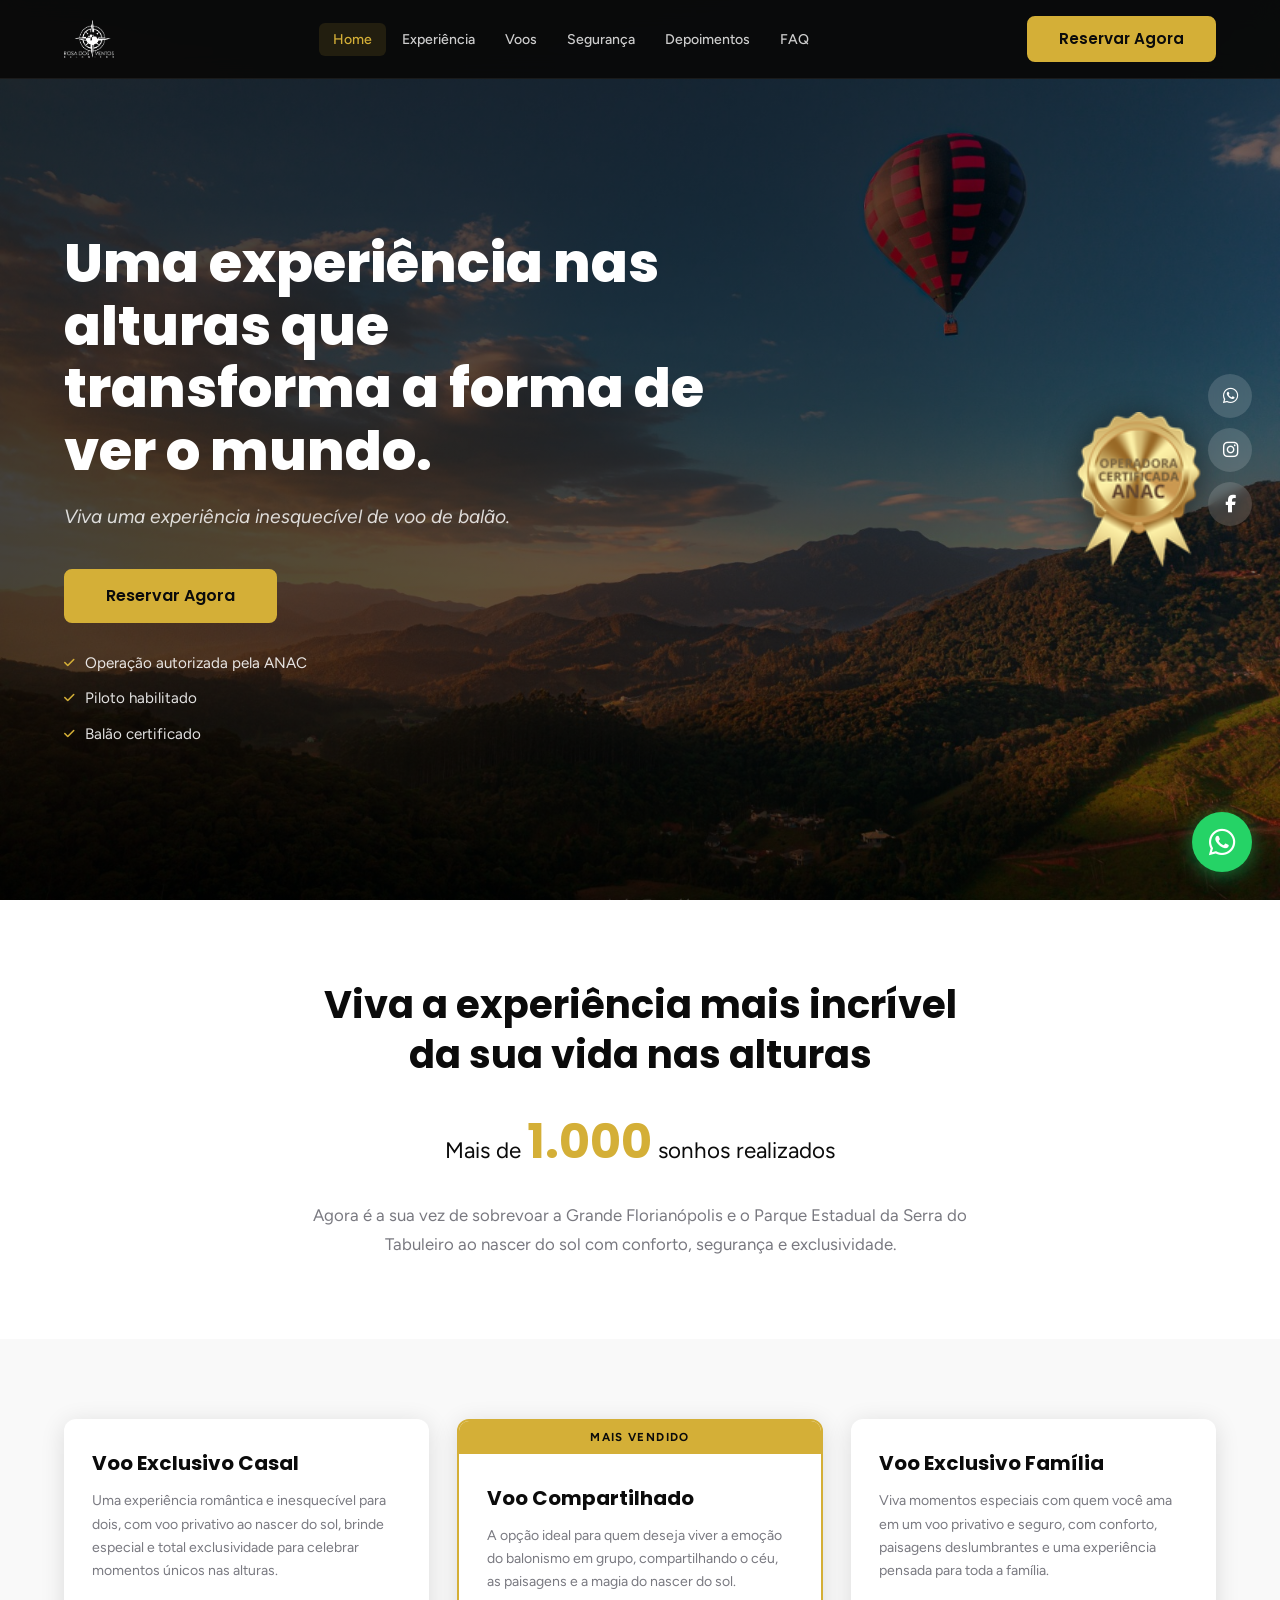
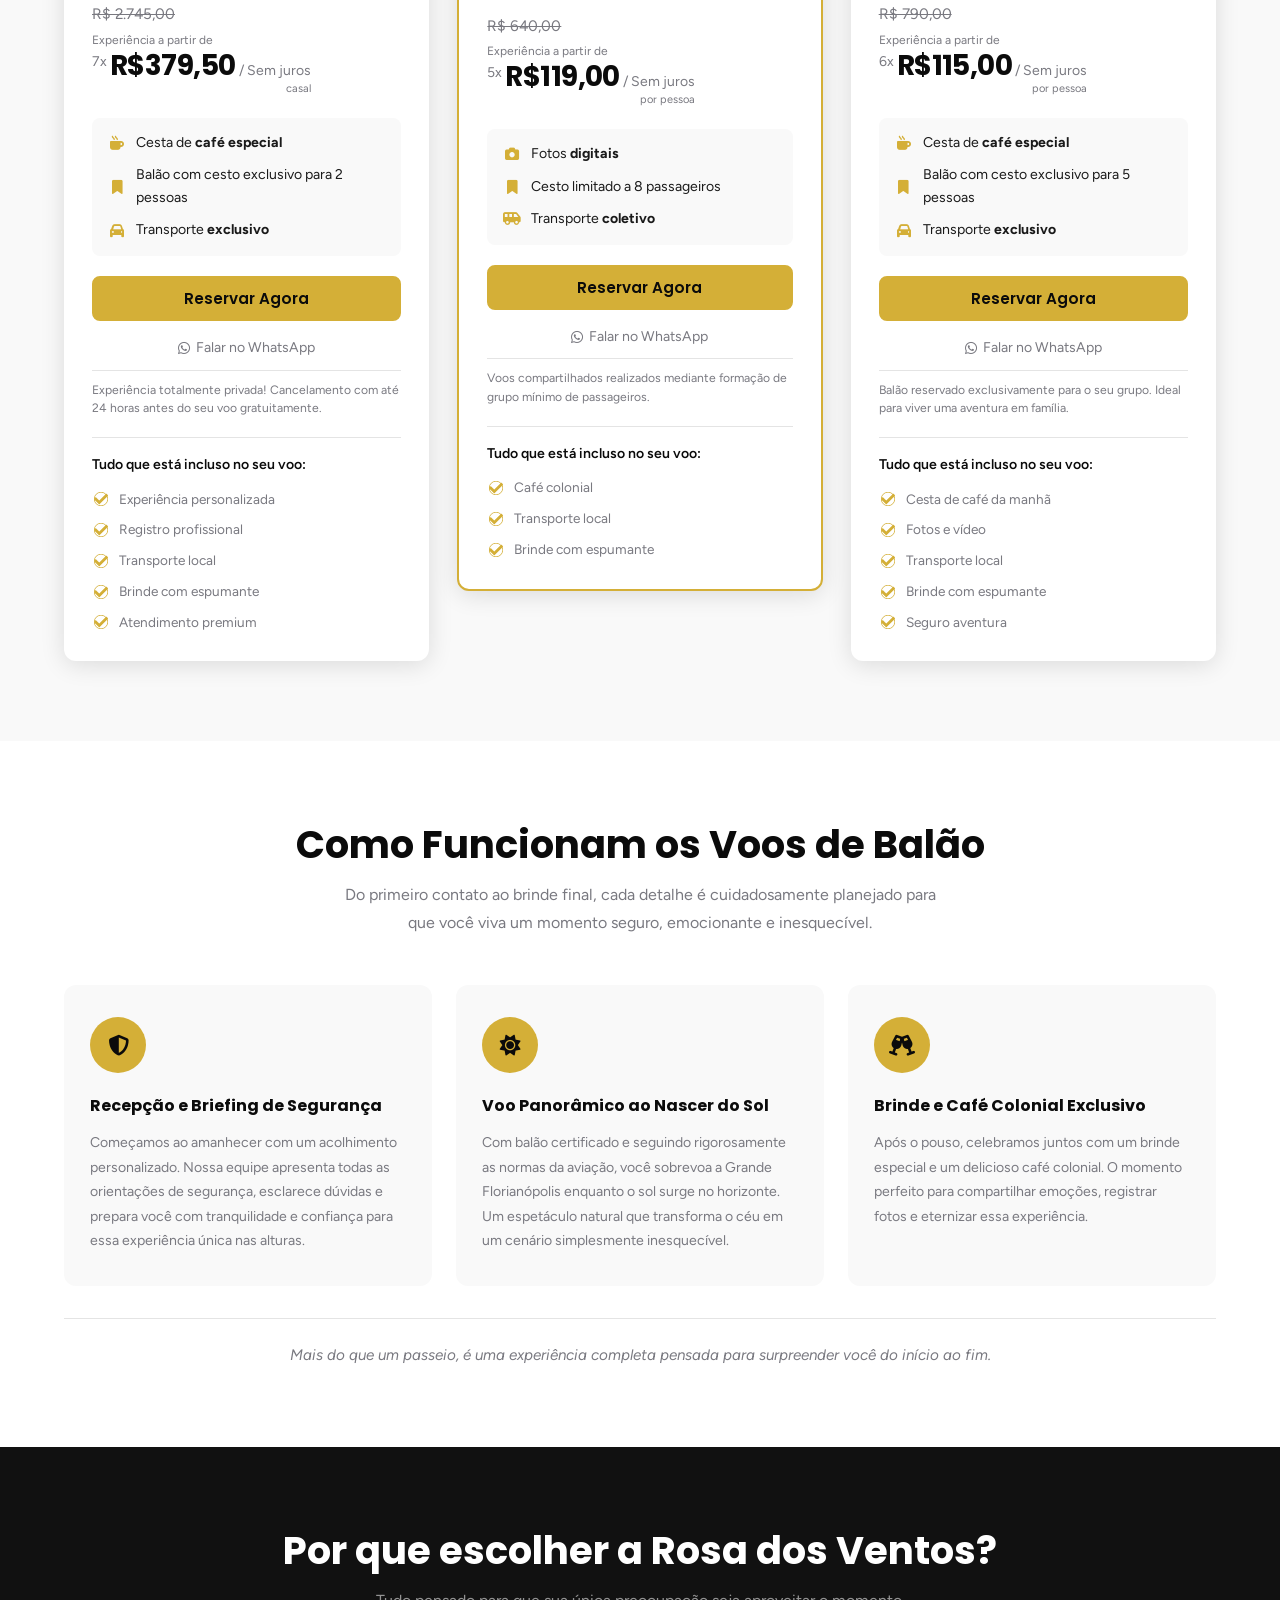
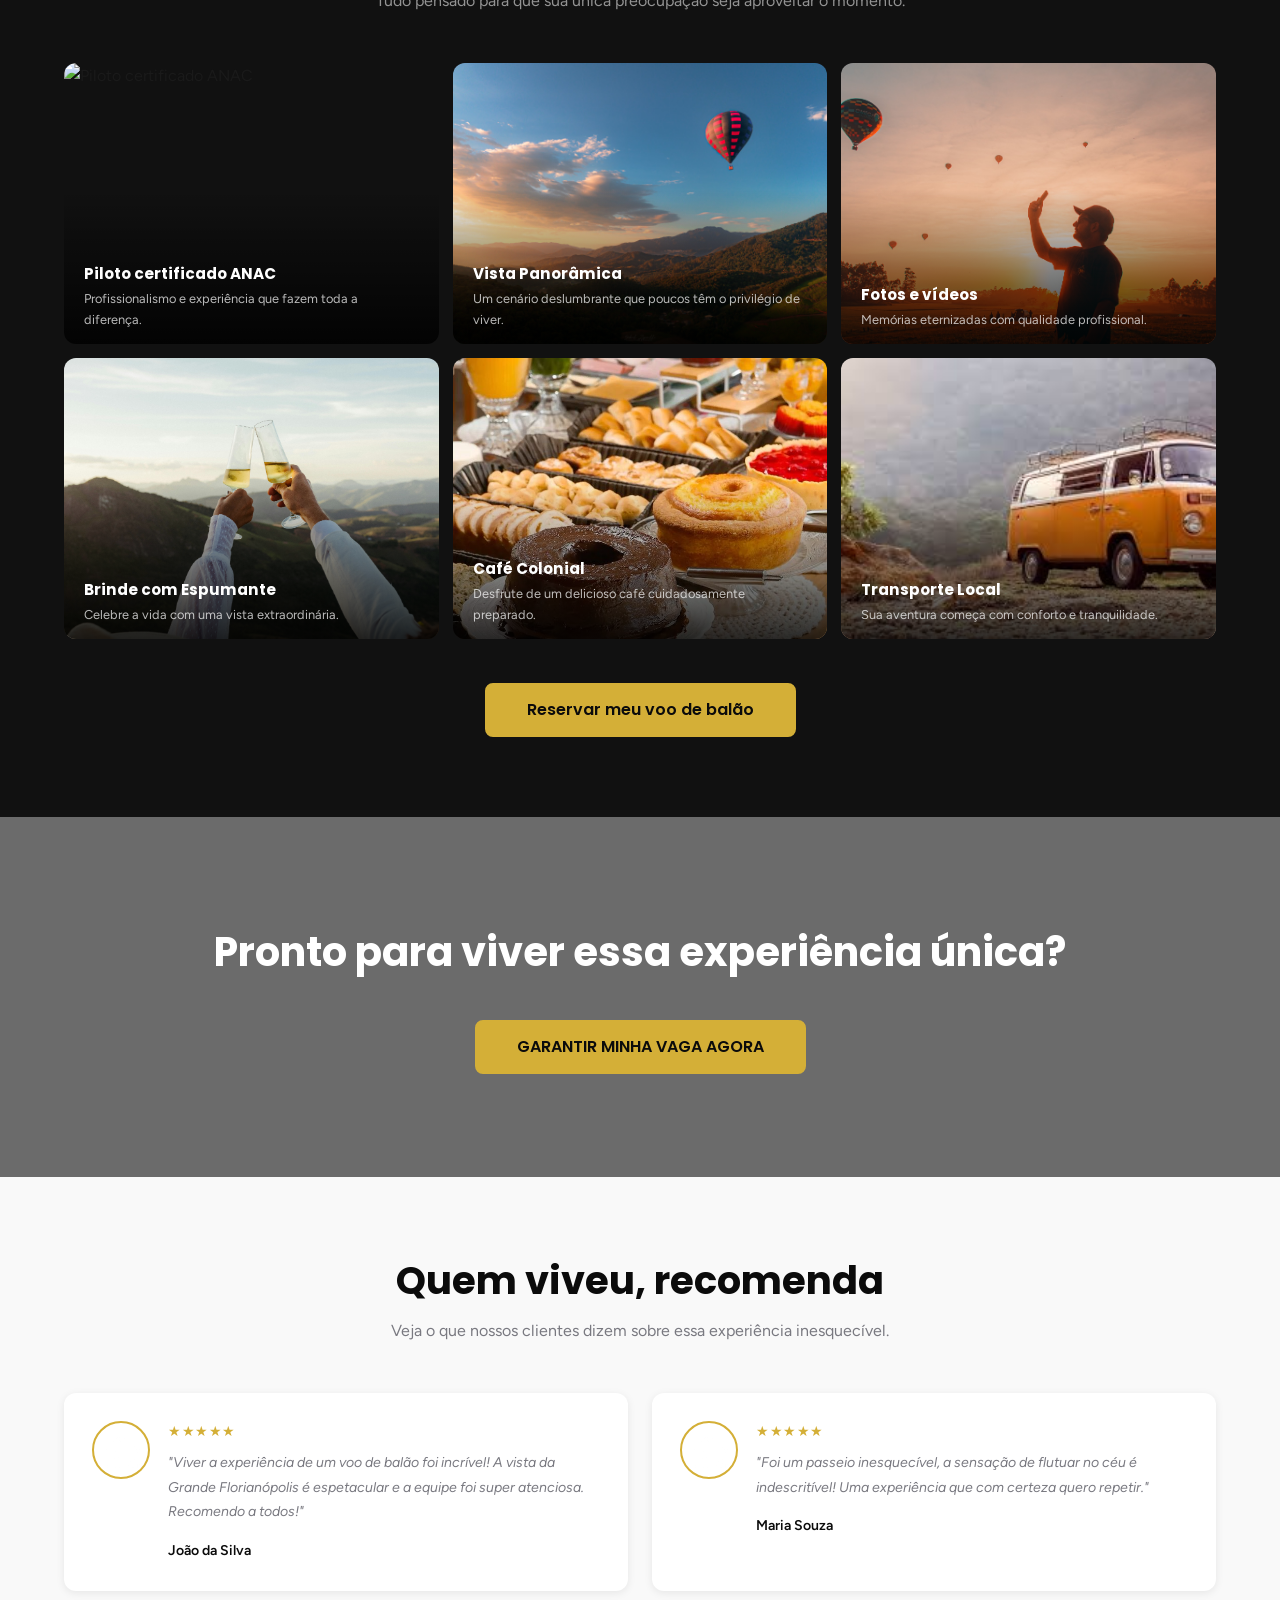
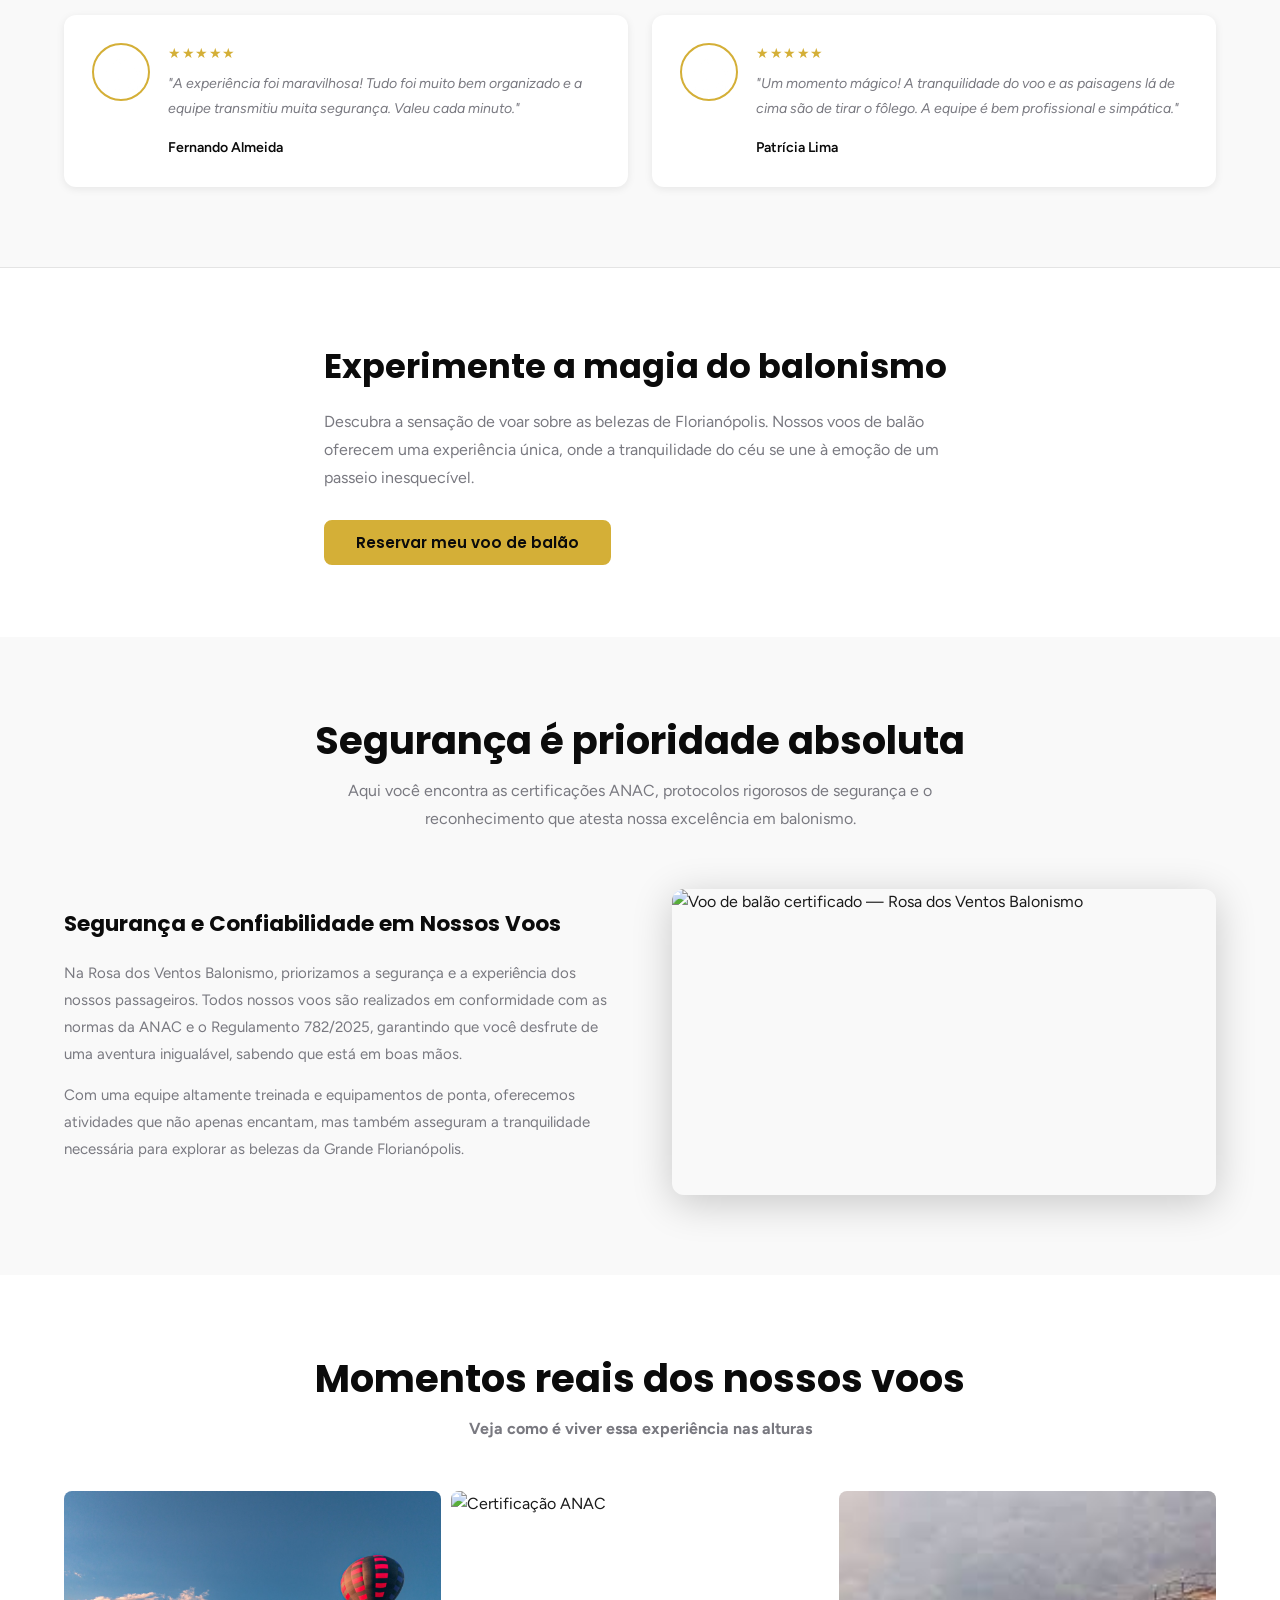
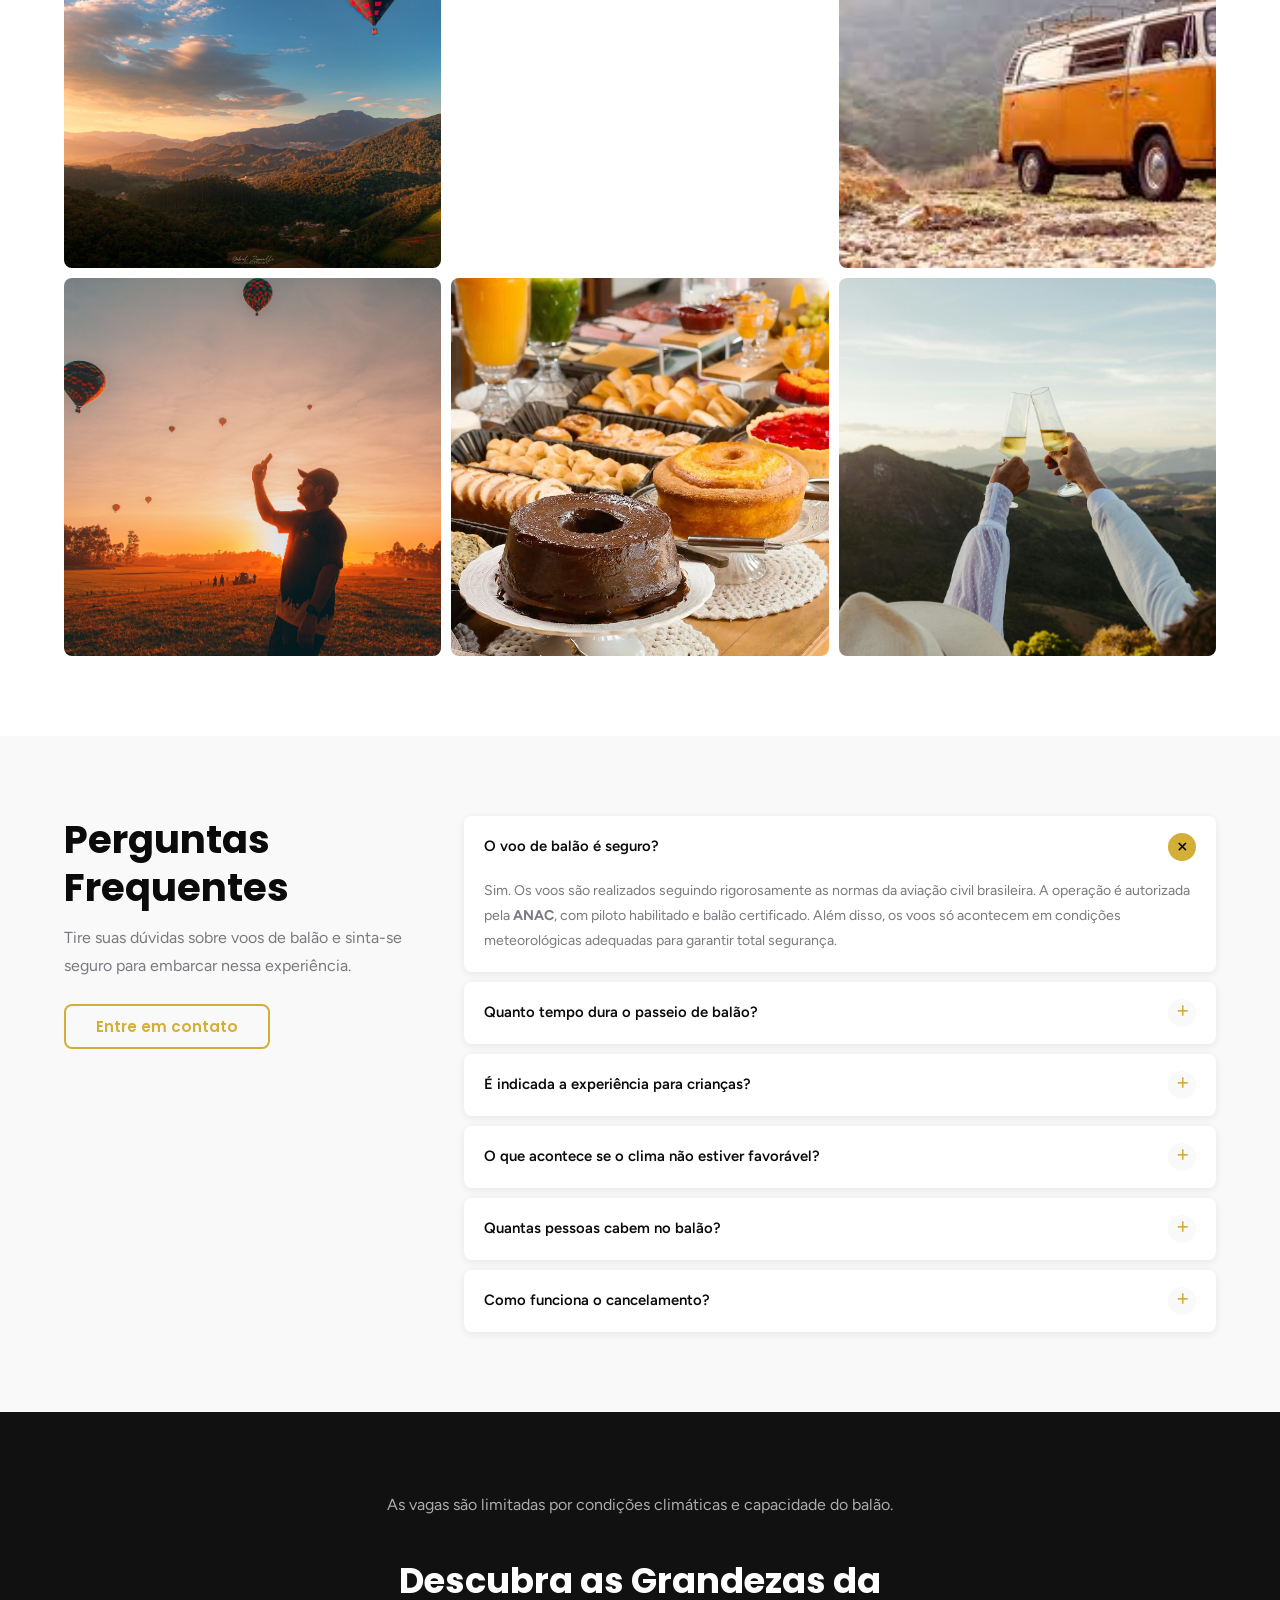
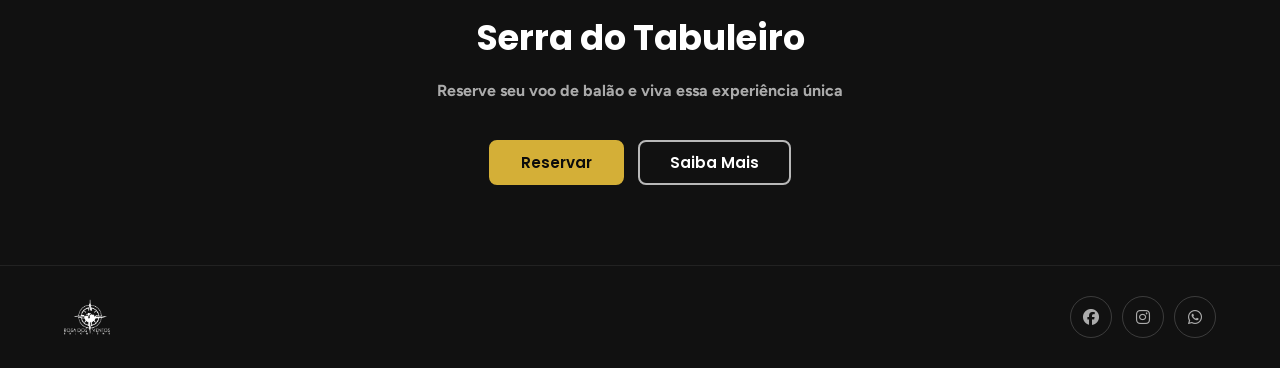
==== commit 13e3caad: "feat: ajuste de imagens" ====
--- a/index.html
+++ b/index.html
@@ -14,12 +14,12 @@
   <meta property="og:url"         content="https://rosadosventosbalonismo.com/">
   <meta property="og:title"       content="Rosa dos Ventos Balonismo — Voos de Balão na Grande Florianópolis">
   <meta property="og:description" content="Voe ao nascer do sol sobre a Grande Florianópolis. Operação certificada ANAC. Mais de 1.000 sonhos realizados.">
-  <meta property="og:image"       content="https://rosadosventosbalonismo.com/wp-content/uploads/2026/03/selo-anac-balonismo.png">
+  <meta property="og:image"       content="assets/img/brand/selo-anac-balonismo.png.png">
   <meta name="twitter:card"       content="summary_large_image">
 
   <!-- Favicon -->
-  <link rel="icon" href="https://rosadosventosbalonismo.com/wp-content/uploads/2026/03/rosadosventosbalonismo_branco-150x150.png" sizes="32x32">
-  <link rel="apple-touch-icon" href="https://rosadosventosbalonismo.com/wp-content/uploads/2026/03/rosadosventosbalonismo_branco.png">
+  <link rel="icon" href="assets/img/brand/logo-rosa-dos-ventos-balonismo.png" sizes="32x32">
+  <link rel="apple-touch-icon" href="assets/img/brand/logo-rosa-dos-ventos-balonismo.png">
 
   <!-- Fonts -->
   <link rel="preconnect" href="https://fonts.googleapis.com">
@@ -53,7 +53,7 @@
     <div class="container nav__inner">
 
       <a href="#hero" class="nav__logo" aria-label="Rosa dos Ventos Balonismo — Início">
-        <img src="https://rosadosventosbalonismo.com/wp-content/uploads/2026/03/rosadosventosbalonismo_branco.png"
+        <img src="assets/img/brand/logo-rosa-dos-ventos-balonismo.png"
              alt="Rosa dos Ventos Balonismo" width="140" height="105">
       </a>
 
@@ -109,7 +109,7 @@
       </div>
 
       <div class="hero__seal">
-        <img src="https://rosadosventosbalonismo.com/wp-content/uploads/2026/03/selo-anac-balonismo.png"
+        <img src="assets/img/brand/selo-anac-balonismo.png.png"
              alt="Selo de operação autorizada pela ANAC" width="155" height="155">
       </div>
     </div>
@@ -274,7 +274,7 @@
         </p>
       </div>
       <div class="safety__image fade-in">
-        <img src="https://rosadosventosbalonismo.com/wp-content/uploads/2026/02/IMG_9239-scaled.jpg"
+        <img src="assets/img/safety/IMG_9239.JPG"
              alt="Voo de balão certificado — Rosa dos Ventos Balonismo" loading="lazy">
       </div>
     </div>
@@ -347,7 +347,7 @@
   <div class="container site-footer__inner">
 
     <a href="#hero" class="site-footer__logo" aria-label="Voltar ao topo">
-      <img src="https://rosadosventosbalonismo.com/wp-content/uploads/2026/03/rosadosventosbalonismo_branco.png"
+      <img src="assets/img/brand/logo-rosa-dos-ventos-balonismo.png"
            alt="Rosa dos Ventos Balonismo" width="120" height="90">
     </a>
 
--- a/assets/css/styles.css
+++ b/assets/css/styles.css
@@ -439,24 +439,66 @@
   margin-bottom: 20px;
 }
 
-.package-card__price-main {
-  font-family: var(--font-heading);
-  font-size: 1.9rem;
+/* .package-card__price-main removido — substituído por .pkg-price */
+
+/* price block — original (crossed) + installments */
+.pkg-price {
+  margin-bottom: 20px;
+}
+
+.pkg-price__original {
+  font-size: 0.95rem;
+  color: var(--text-muted);
+  text-decoration: line-through;
+  margin-bottom: 4px;
+}
+
+.pkg-installments {
+  position: relative;
+  display: inline-block;
+  padding-bottom: 18px;
+}
+
+.pkg-installments__label {
+  font-size: 12px;
+  color: var(--text-muted);
+  margin-bottom: 2px;
+}
+
+.pkg-installments__row {
+  display: flex;
+  align-items: baseline;
+  gap: 3px;
+  line-height: 1;
+}
+
+.pkg-installments__qty {
+  font-size: 14px;
+  color: var(--text-muted);
+  vertical-align: top;
+  align-self: flex-start;
+  padding-top: 3px;
+}
+
+.pkg-installments__value {
+  font-size: 28px;
   font-weight: 700;
   color: var(--dark);
-  margin-bottom: 4px;
-}
-
-.package-card__price-sub {
-  font-size: 0.82rem;
-  color: var(--text-muted);
-  margin-bottom: 20px;
-}
-.package-card__price-sub strong {
-  font-size: 1.15rem;
-  font-weight: 700;
-  color: var(--dark);
-  font-family: var(--font-heading);
+  font-family: var(--font-heading);
+  letter-spacing: -0.02em;
+}
+
+.pkg-installments__suffix {
+  font-size: 14px;
+  color: var(--text-muted);
+}
+
+.pkg-installments__sublabel {
+  position: absolute;
+  right: 0;
+  bottom: 0;
+  font-size: 11px;
+  color: var(--text-muted);
 }
 
 .package-card__highlights {
